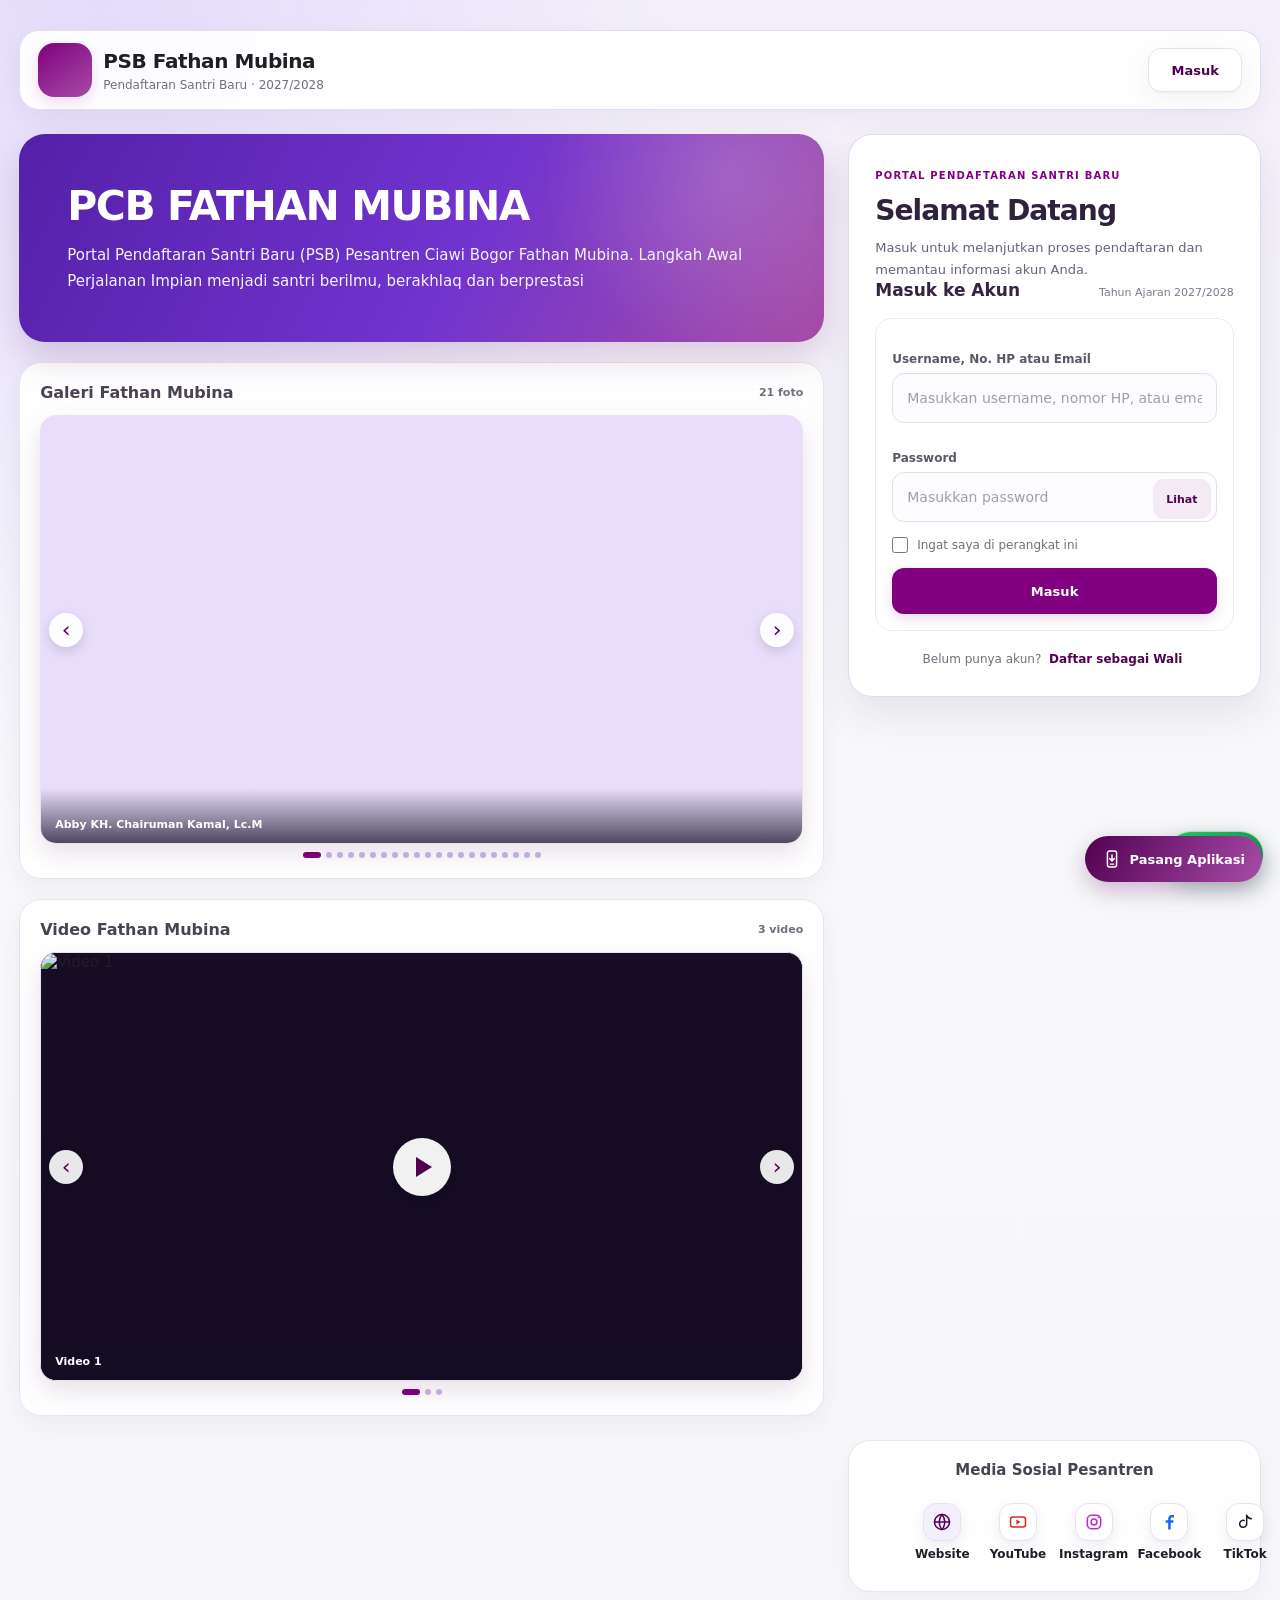
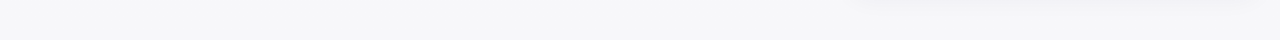
==== frontend/index.html @ 97da1d4b "Bump service worker registration version for refreshed shell" ====
<!doctype html>
<html lang="id">
<head>
<meta charset="utf-8">
<meta name="viewport" content="width=device-width,initial-scale=1,viewport-fit=cover">
<meta name="theme-color" content="#800080">
<meta name="mobile-web-app-capable" content="yes">
<meta name="apple-mobile-web-app-capable" content="yes">
<meta name="apple-mobile-web-app-status-bar-style" content="default">
<meta name="description" content="Sistem Penerimaan Santri Baru Pesantren Ciawi Bogor Fathan Mubina">
<link rel="manifest" href="./manifest.webmanifest?v=32.19.0">
<link rel="stylesheet" href="./styles.css?v=32.37.0">
<link rel="apple-touch-icon" sizes="256x256" href="./assets/logo-fathan-mubina.png?v=32.7.0">
<link rel="icon" type="image/svg+xml" sizes="32x32" href="./icons/favicon-32.svg?v=32.7.0">
<link rel="icon" type="image/svg+xml" sizes="48x48" href="./icons/favicon-48.svg?v=32.7.0">
<title>PSB Fathan Mubina</title>
<style>
.pwa-install-fab{position:fixed;right:18px;bottom:calc(18px + env(safe-area-inset-bottom));z-index:950;display:inline-flex;align-items:center;gap:8px;min-height:46px;padding:0 17px;border:0;border-radius:999px;background:linear-gradient(120deg,#520052,#A64CA6);color:#fff;font:700 13px/1 system-ui,sans-serif;box-shadow:0 8px 24px rgba(82,0,82,.28);cursor:pointer}
.pwa-install-icon{display:block;flex:0 0 20px;width:20px;height:20px}.pwa-install-fab[hidden]{display:none}.pwa-install-fab:focus-visible,.pwa-install-actions button:focus-visible{outline:3px solid #E6CCE6;outline-offset:3px}
.pwa-install-overlay[hidden]{display:none}.pwa-install-overlay{position:fixed;inset:0;z-index:1000;display:flex;align-items:center;justify-content:center;padding:22px;background:rgba(34,20,55,.45);backdrop-filter:blur(5px)}
.pwa-install-card{width:min(420px,100%);max-height:min(88vh,680px);overflow:auto;padding:24px;border-radius:22px;background:#fff;text-align:center;box-shadow:0 18px 55px rgba(30,16,50,.25)}
.pwa-install-card>img{border-radius:18px;object-fit:contain}.pwa-install-card h2{margin:12px 0 8px}.pwa-install-card p{color:#756d7d;font-size:14px;line-height:1.55}
.pwa-install-steps{margin:14px 0 0;padding:13px 16px;border-radius:14px;background:#f7f4fc;text-align:left;color:#51465f;font-size:13px;line-height:1.65}
.pwa-install-steps ol{margin:7px 0 0;padding-left:20px}.pwa-install-steps li+li{margin-top:5px}.pwa-install-actions{display:flex;gap:10px;justify-content:center;margin-top:18px}.pwa-install-actions button{min-width:120px}
@media(max-width:600px){.pwa-install-fab{right:14px;bottom:calc(84px + env(safe-area-inset-bottom));min-height:44px;padding:0 14px}.pwa-install-card{padding:22px 18px}}
@media (display-mode:standalone){.pwa-install-fab{display:none}}
</style>
</head>
<body>
<div id="app" class="app"></div>
<div id="bootProgress" class="boot-progress hidden"><span class="mini-spin"></span><span class="boot-copy" id="bootProgressText">Menyiapkan aplikasi...</span></div>
<div id="loading" class="loading hidden" role="status" aria-live="polite"><div class="loading-box splash-box"><div class="splash-logo-wrap"><div class="splash-logo" id="splashLogo"><img class="app-logo-img splash-app-logo" src="./assets/logo-fathan-mubina.png?v=32.7.0" alt="PSB Fathan Mubina" width="96" height="96" loading="eager" fetchpriority="high" decoding="async" onerror="this.hidden=true;this.nextElementSibling.style.display='grid'"><span class="app-logo-fallback" aria-hidden="true"></span></div></div><b id="loadingText">Memuat aplikasi...</b><div class="muted splash-subtitle">Menyiapkan PSB Fathan Mubina</div><div class="splash-progress"><span></span></div></div></div>
<button type="button" id="pwaInstallOpen" class="pwa-install-fab" hidden aria-haspopup="dialog" aria-controls="installOverlay"><svg class="pwa-install-icon" aria-hidden="true" viewBox="0 0 24 24" fill="none" xmlns="http://www.w3.org/2000/svg"><rect x="6.5" y="2.5" width="11" height="19" rx="2.5" stroke="currentColor" stroke-width="1.8"/><path d="M12 7.2v7.1m-2.8-2.8L12 14.3l2.8-2.8" stroke="currentColor" stroke-width="1.8" stroke-linecap="round" stroke-linejoin="round"/><path d="M10 18.2h4" stroke="currentColor" stroke-width="1.6" stroke-linecap="round"/></svg><span>Pasang Aplikasi</span></button>
<section id="installOverlay" class="pwa-install-overlay" hidden aria-hidden="true">
  <div class="pwa-install-card" role="dialog" aria-modal="true" aria-labelledby="installTitle">
    <img src="./assets/logo-fathan-mubina.png?v=32.7.0" alt="" width="76" height="76">
    <h2 id="installTitle">Install PSB Fathan Mubina</h2>
    <p id="installText">Pasang PSB FM di perangkat agar dapat dibuka seperti aplikasi.</p>
    <div id="installSteps" hidden></div>
    <div class="pwa-install-actions"><button type="button" id="installLater" class="btn btn-secondary">Nanti</button><button type="button" id="installBtn" class="btn btn-primary">Install</button></div>
  </div>
</section>
<script src="./api-bridge.js?v=32.19.0"></script>
<script src="./app.js?v=32.46.0"></script>
<script>
(function(){
  'use strict';
  if('serviceWorker' in navigator){
    let refreshing=false;
    navigator.serviceWorker.addEventListener('controllerchange',function(){
      if(refreshing)return;
      refreshing=true;
      window.location.reload();
    });
    window.addEventListener('load',function(){
      navigator.serviceWorker.register('./sw.js?v=32.57.0',{updateViaCache:'none'})
        .then(function(reg){return reg.update().catch(function(e){console.warn('Service worker update:',e);});})
        .catch(function(e){console.warn('Service worker:',e);});
    });
  }

  let deferredInstallPrompt=null;
  let installed=false;
  const overlay=document.getElementById('installOverlay');
  const openButton=document.getElementById('pwaInstallOpen');
  const installButton=document.getElementById('installBtn');
  const laterButton=document.getElementById('installLater');
  const info=document.getElementById('installText');
  const steps=document.getElementById('installSteps');
  const installMode=new URLSearchParams(location.search).has('install');
  const appRoot=document.getElementById('app');
  function syncInstallButtonVisibility(){
    const onPublicHome=!!appRoot.querySelector('.public-hero');
    const onLogin=!!appRoot.querySelector('.login-card #identifier');
    const allowedPage=onPublicHome||onLogin;
    openButton.hidden=installed||!allowedPage;
    if(!allowedPage&&!overlay.hidden)hide();
  }
  const installPageObserver=new MutationObserver(syncInstallButtonVisibility);
  installPageObserver.observe(appRoot,{childList:true,subtree:true});
  syncInstallButtonVisibility();
  const standalone=function(){
    return window.matchMedia('(display-mode: standalone)').matches ||
      window.matchMedia('(display-mode: minimal-ui)').matches ||
      navigator.standalone===true;
  };
  const isIOS=function(){
    return /iPhone|iPad|iPod/i.test(navigator.userAgent) ||
      (navigator.platform==='MacIntel'&&navigator.maxTouchPoints>1);
  };
  const isAndroid=function(){return /Android/i.test(navigator.userAgent);};
  function hide(){
    overlay.hidden=true;
    overlay.setAttribute('aria-hidden','true');
  }
  function show(){
    if(installed||standalone())return;
    overlay.hidden=false;
    overlay.setAttribute('aria-hidden','false');
  }
  function setSteps(items){
    steps.hidden=false;
    const list=document.createElement('ol');
    items.forEach(function(item){
      const li=document.createElement('li');
      li.textContent=item;
      list.appendChild(li);
    });
    steps.replaceChildren(list);
  }
  function renderGuide(){
    if(isIOS()){
      info.textContent='Untuk memasang di iPhone atau iPad, buka halaman ini menggunakan Safari.';
      setSteps([
        'Di Safari, tekan tombol Bagikan (ikon kotak dengan panah ke atas).',
        'Gulir menu lalu pilih Tambahkan ke Layar Utama.',
        'Pastikan nama PSB Fathan Mubina, lalu tekan Tambah.'
      ]);
      installButton.textContent='Saya Mengerti';
      installButton.disabled=false;
      return;
    }
    if(deferredInstallPrompt){
      info.textContent='Browser siap memasang PSB Fathan Mubina sebagai aplikasi.';
      steps.hidden=true;
      installButton.textContent='Install Sekarang';
      installButton.disabled=false;
      return;
    }
    if(isAndroid()){
      info.textContent='Jika tombol Install belum tersedia, pemasangan tetap bisa dilakukan dari menu Chrome.';
      setSteps([
        'Pastikan halaman dibuka melalui Google Chrome dan alamatnya menggunakan HTTPS.',
        'Tekan menu tiga titik di kanan atas.',
        'Pilih Install app atau Tambahkan ke layar utama.',
        'Ikuti konfirmasi pemasangan dari Android.'
      ]);
    }else{
      info.textContent='Pemasangan bergantung pada dukungan browser. Gunakan browser terbaru yang mendukung PWA.';
      setSteps([
        'Buka menu browser (biasanya ikon tiga titik atau menu di bilah alamat).',
        'Cari Install app, Install this site as an app, atau Add to Home Screen.',
        'Pilih perintah tersebut dan ikuti konfirmasi browser.'
      ]);
    }
    installButton.textContent='Lihat Petunjuk';
    installButton.disabled=false;
  }
  async function syncInstallState(){
    installed=standalone();
    syncInstallButtonVisibility();
    if(installed){hide();return;}
    if(typeof navigator.getInstalledRelatedApps==='function'){
      try{
        const relatedApps=await navigator.getInstalledRelatedApps();
        if(relatedApps.some(function(app){return app.platform==='webapp';})){
          installed=true;
          syncInstallButtonVisibility();
          hide();
        }
      }catch(error){
        console.warn('Installed PWA detection:',error);
      }
    }
  }
  openButton.addEventListener('click',function(){
    renderGuide();
    show();
  });
  installButton.addEventListener('click',async function(){
    if(isIOS()){
      hide();
      return;
    }
    if(!deferredInstallPrompt){
      renderGuide();
      return;
    }
    const prompt=deferredInstallPrompt;
    deferredInstallPrompt=null;
    installButton.disabled=true;
    try{
      await prompt.prompt();
      const choice=await prompt.userChoice;
      if(choice&&choice.outcome==='accepted'){
        info.textContent='Permintaan pemasangan diterima. Ikuti proses yang ditampilkan browser.';
        hide();
      }else{
        renderGuide();
      }
    }catch(error){
      console.warn('Install prompt:',error);
      renderGuide();
    }
  });
  laterButton.addEventListener('click',hide);
  window.addEventListener('beforeinstallprompt',function(event){
    event.preventDefault();
    deferredInstallPrompt=event;
    if(!installed){
      syncInstallButtonVisibility();
      if(!overlay.hidden)renderGuide();
    }
  });
  window.addEventListener('appinstalled',function(){
    installed=true;
    deferredInstallPrompt=null;
    syncInstallButtonVisibility();
    hide();
  });
  window.addEventListener('load',async function(){
    await syncInstallState();
    if(installMode&&!installed){
      renderGuide();
      show();
    }
  });
  document.addEventListener('visibilitychange',function(){
    if(!document.hidden)syncInstallState();
  });
})();
</script>
</body>
</html>
---- frontend/styles.css ----
:root{
  --primary:#800080;--primary-dark:#520052;--primary-soft:#F4EAF4;--gold:#c9a23f;--gold-soft:#fbf5e6;
  --bg:#eee7ff;--surface:#fff;--text:#211c28;--muted:#756d7d;
  --line:#e8e3ee;--success:#15803d;--danger:#dc2626;
  --shadow:0 2px 12px rgba(45,31,75,.06);--radius:18px;
}
*{box-sizing:border-box;-webkit-tap-highlight-color:transparent}
html,body{margin:0;overscroll-behavior-y:none;width:100%;min-width:0;min-height:100%;height:100%;font-family:Inter,system-ui,-apple-system,BlinkMacSystemFont,"Segoe UI",sans-serif;background:var(--bg);color:var(--text)}
body{overflow-x:hidden;overflow-y:auto;font-size:16px;min-height:100svh}
button,input{font:inherit}button{border:0;cursor:pointer}button:disabled{opacity:.6}.hidden{display:none!important}
.app{width:100%;min-width:0;min-height:100svh;isolation:isolate}.app > *{min-width:0}

.topbar{
  position:fixed;left:0;right:0;top:0;z-index:40;height:64px;padding:calc(8px + env(safe-area-inset-top)) 14px 8px;
  background:rgba(255,255,255,.98);border-bottom:1px solid var(--line)
}
.brand{height:48px;width:100%;display:flex;align-items:center;gap:11px}
.logo{
  width:44px;height:44px;flex:0 0 44px;border-radius:14px;
  background:linear-gradient(145deg,var(--primary),#A64CA6);
  display:grid;place-items:center;color:#fff;font-size:15px;font-weight:900;
  box-shadow:0 5px 14px rgba(128,0,128,.16)
}
.app-logo-img{width:100%;height:100%;object-fit:cover;border-radius:inherit;display:block}.logo .app-logo-img{width:100%;height:100%;padding:0;object-fit:cover}.app-logo-img + .app-logo-fallback{display:none}.app-logo-fallback{display:grid;place-items:center;width:100%;height:100%;font-weight:900;color:#fff}
.brand-copy{min-width:0;flex:1}
.brand h1{margin:0;font-size:16px;line-height:1.2;font-weight:850;white-space:nowrap;overflow:hidden;text-overflow:ellipsis}
.brand p{margin:3px 0 0;font-size:12px;line-height:1.2;color:var(--muted)}
.user-chip{
  width:max-content;max-width:min(360px,42vw);min-width:0;padding:8px 10px;border-radius:999px;border:1px solid var(--line);
  background:#fff;font-size:11px;font-weight:800;height:40px;box-sizing:border-box;white-space:nowrap;overflow:hidden;text-overflow:ellipsis;
  display:flex;align-items:center;justify-content:flex-end;gap:7px;font:inherit;color:var(--text);cursor:pointer;margin-right:0
}
.user-name{min-width:0;max-width:260px;overflow:hidden;text-overflow:ellipsis;white-space:nowrap;order:1;text-align:right}
.user-icon{flex:0 0 auto;display:grid;place-items:center;order:2}
.user-icon .ico-visual{margin:0;width:22px;height:22px;border-radius:7px}
.shell{width:100%;max-width:none;margin:0;padding:calc(76px + env(safe-area-inset-top)) 14px calc(92px + env(safe-area-inset-bottom));min-height:100svh}
.hero{
  margin:0 0 12px;padding:18px 17px;border-radius:20px;
  background:linear-gradient(135deg,#800080,#A64CA6);color:#fff;box-shadow:0 8px 22px rgba(128,0,128,.15)
}
.hero h2{margin:0;font-size:20px;line-height:1.25;font-weight:850}
.hero p{margin:6px 0 0;font-size:12px;line-height:1.5;opacity:.94}
.status-card{background:#fff;border:1px solid var(--line);border-radius:18px;padding:15px;box-shadow:var(--shadow);margin:0 0 12px}
.status-row{display:flex;align-items:center;justify-content:space-between;gap:12px}
.status-row b{font-size:15px}.status-row .muted{font-size:12px!important}
.pill{font-size:11px;font-weight:850;padding:6px 9px;border-radius:999px;background:#ede9fe;color:var(--primary-dark);white-space:nowrap}
.pill.ok{background:#dcfce7;color:#15803d}
.section-title{margin:16px 2px 9px;font-size:14px;font-weight:850;color:#4a4251}
.grid{display:grid;grid-template-columns:repeat(2,minmax(0,1fr));gap:12px}
.card{
  min-width:0;min-height:150px;background:#fff;border:1px solid var(--line);border-radius:18px;padding:15px;
  box-shadow:var(--shadow);display:flex;flex-direction:column;justify-content:flex-start;transition:transform .12s ease
}
.card:active{transform:scale(.985)}
 .icon{width:50px;height:50px;border-radius:16px;background:linear-gradient(145deg,#ffffff,#f2edf9);display:grid;place-items:center;margin-bottom:14px;box-shadow:inset 0 1px 0 rgba(255,255,255,.9),0 7px 14px rgba(45,31,75,.10);position:relative;overflow:hidden}.icon:after{content:"";position:absolute;inset:1px;border-radius:15px;background:linear-gradient(135deg,rgba(255,255,255,.55),transparent 45%);pointer-events:none}.ico-visual{width:36px;height:36px;border-radius:12px;display:grid;place-items:center;color:#fff;box-shadow:inset 0 1px 1px rgba(255,255,255,.5),0 5px 9px rgba(0,0,0,.16);position:relative;z-index:1}.ico-visual svg{width:22px;height:22px;stroke:currentColor;filter:drop-shadow(0 1px 1px rgba(0,0,0,.18))}.ico-visual.home{background:linear-gradient(145deg,#A64CA6,#800080)}.ico-visual.clipboard{background:linear-gradient(145deg,#C78BC7,#800080)}.ico-visual.file{background:linear-gradient(145deg,#D8A6D8,#993399)}.ico-visual.wallet{background:linear-gradient(145deg,#800080,#520052)}.ico-visual.grad{background:linear-gradient(145deg,#B366B3,#800080)}.ico-visual.bell{background:linear-gradient(145deg,#993399,#660066)}.ico-visual.user{background:linear-gradient(145deg,#C78BC7,#660066)}.ico-visual.logout{background:linear-gradient(145deg,#ef4444,#b91c1c)}.ico-visual.settings{background:linear-gradient(145deg,#A64CA6,#520052)}.ico-visual.list{background:linear-gradient(145deg,#993399,#660066)}.ico-visual.check{background:linear-gradient(145deg,#C78BC7,#800080)}.ico-visual.info{background:linear-gradient(145deg,#A64CA6,#660066)}.ico-visual.warning{background:linear-gradient(145deg,#D8A6D8,#800080)}.ico-visual.error{background:linear-gradient(145deg,#D8A6D8,#86198f)}.ico-visual.plus{background:linear-gradient(145deg,#E6CCE6,#800080)}.ico-visual.users{background:linear-gradient(145deg,#800080,#520052)}.ico-visual.chart{background:linear-gradient(145deg,#993399,#520052)}.ico-visual.shield{background:linear-gradient(145deg,#800080,#3b0764)}.ico-visual.megaphone{background:linear-gradient(145deg,#c026d3,#86198f)}.ico-visual.database{background:linear-gradient(145deg,#A64CA6,#660066)}.ico-visual.refresh{background:linear-gradient(145deg,#B366B3,#660066)}
.card b{display:block;font-size:14px;line-height:1.3;font-weight:850}
.card p{margin:5px 0 0;font-size:11px;line-height:1.45;color:var(--muted)}
.card .card-status{margin-top:auto;font-size:10px;font-weight:800;color:var(--muted)}
.progress-card{background:#fff;border:1px solid var(--line);border-radius:18px;padding:15px;box-shadow:var(--shadow);margin-top:12px}
.progress-head{display:flex;align-items:flex-start;justify-content:space-between;gap:10px;margin-bottom:13px}.progress-head b{font-size:15px}.progress-head span{font-size:11px;color:var(--muted);font-weight:800}
.progress-list{display:grid;gap:0}.progress-item{display:grid;grid-template-columns:28px 1fr;column-gap:10px;position:relative;padding-bottom:14px}.progress-item:last-child{padding-bottom:0}
.progress-item:not(:last-child)::before{content:"";position:absolute;left:13px;top:27px;bottom:0;width:2px;background:#e9e3f2}.progress-dot{width:28px;height:28px;border-radius:50%;display:grid;place-items:center;background:#f0ebfa;color:var(--primary);font-size:12px;font-weight:900;z-index:1}.progress-item.done .progress-dot{background:#dcfce7;color:#15803d}.progress-item.active .progress-dot{background:var(--primary);color:#fff}.progress-copy b{display:block;font-size:12px;line-height:1.25;margin:1px 0 3px}.progress-copy span{font-size:10px;line-height:1.4;color:var(--muted)}
.bottom-nav{
  position:fixed;left:0;right:0;bottom:0;z-index:45;padding:7px 9px calc(7px + env(safe-area-inset-bottom));min-height:72px;
  background:rgba(255,255,255,.98);backdrop-filter:blur(18px);border-top:1px solid var(--line)
}
.nav-inner{width:100%;display:grid;grid-template-columns:repeat(3,1fr);gap:6px}
.nav-inner.wali-nav{gap:2px}
.nav-inner.wali-nav .nav-btn{min-width:0;font-size:10px;padding:6px 0}
.nav-inner.wali-nav .nav-btn>span:last-child{white-space:normal;line-height:1.05}
.nav-inner.wali-nav .nav-icon{margin-bottom:2px}
.nav-inner.wali-nav .nav-icon .ico-visual{width:28px;height:28px;border-radius:9px}
.nav-btn{min-height:58px;background:transparent;border-radius:15px;color:var(--muted);font-size:11px;font-weight:850;padding:6px 2px}
.nav-btn.active{background:var(--primary-soft);color:var(--primary-dark)}
.nav-icon{display:block;line-height:24px;margin-bottom:4px}.nav-icon .ico-visual{width:34px;height:34px;margin:0 auto;border-radius:11px}.nav-btn.active .nav-icon .ico-visual{transform:translateY(-1px);box-shadow:inset 0 1px 1px rgba(255,255,255,.55),0 7px 12px rgba(0,0,0,.18)}
.modal-backdrop{position:fixed;inset:0;z-index:70;background:rgba(25,18,38,.48);display:flex;align-items:flex-end;padding:0}
.modal{width:100%;max-height:90dvh;overflow:auto;background:#fff;border-radius:24px 24px 0 0;padding:20px 16px calc(20px + env(safe-area-inset-bottom))}
.modal h3{margin:0 0 9px;font-size:20px}.modal p{font-size:13px;line-height:1.55;color:var(--muted)}
.modal-actions{display:grid;gap:9px;margin-top:16px}
.field{margin:14px 0}.field label{display:block;font-size:13px;font-weight:800;margin:0 0 8px}
.field input{width:100%;height:54px;border:1px solid var(--line);border-radius:15px;padding:0 14px;outline:none;background:#fff;font-size:16px}
.field input:focus{border-color:var(--primary);box-shadow:0 0 0 3px rgba(128,0,128,.10)}.field textarea,.textarea-field{width:100%;min-height:118px;border:1px solid var(--line);border-radius:15px;padding:13px 14px;outline:none;background:#fff;font:inherit;font-size:14px;line-height:1.5;resize:vertical;color:var(--text);box-sizing:border-box}.field textarea::placeholder,.textarea-field::placeholder{color:#a59cac}.field textarea:focus,.textarea-field:focus{border-color:var(--primary);box-shadow:0 0 0 3px rgba(128,0,128,.10)}.verification-note-box{border:1px solid #e6def2;background:linear-gradient(180deg,#fbf9ff,#fff);border-radius:18px;padding:14px}.verification-note-head{display:flex;align-items:center;gap:10px;margin-bottom:9px}.verification-note-icon{width:36px;height:36px;border-radius:11px;background:#f0eaff;color:#800080;display:grid;place-items:center;flex:0 0 36px}.verification-note-icon svg{width:19px;height:19px}.verification-note-title{font-size:13px;font-weight:900}.verification-note-help{font-size:10px;color:var(--muted);line-height:1.45;margin-top:2px}
.input-wrap{position:relative}.input-wrap .field input{padding-right:94px}
.toggle{position:absolute;right:6px;top:7px;height:40px;padding:0 11px;border-radius:11px;background:var(--primary-soft);color:var(--primary-dark);font-size:11px;font-weight:850}
.link-btn{border:0;background:transparent;color:var(--primary);font:inherit;font-weight:800;padding:4px;cursor:pointer;text-decoration:none}.link-btn:hover{text-decoration:underline}
.btn{width:100%;min-height:54px;border-radius:15px;font-size:14px;font-weight:850}
.btn-primary{background:var(--primary);color:#fff;box-shadow:0 5px 14px rgba(128,0,128,.16)}
.btn-secondary{background:var(--primary-soft);color:var(--primary-dark)}.btn-danger{background:#fff0f1;color:var(--danger)}
.message{border-radius:13px;padding:11px 12px;font-size:12px;line-height:1.5;margin:10px 0}
.alert-modal{align-items:center;padding:18px}.alert-modal .modal{width:min(430px,94vw);border-radius:26px;padding:22px 18px 18px;box-shadow:0 18px 60px rgba(25,18,38,.22)}.alert-icon{width:58px;height:58px;border-radius:18px;display:grid;place-items:center;margin:0 auto 12px;font-size:27px}.alert-icon.error{background:#fff1f2;color:#dc2626}.alert-icon.warning{background:#fff7ed;color:#ea580c}.alert-icon.success{background:#effcf3;color:#15803d}.alert-icon.info{background:#eef5ff;color:#2563eb}.alert-title{text-align:center;font-size:19px;font-weight:900;margin:0}.alert-text{text-align:center;font-size:13px;line-height:1.55;color:var(--muted);margin:7px 0 0}.alert-actions{display:grid;gap:9px;margin-top:18px}.icon svg{width:23px;height:23px;stroke:currentColor}.nav-icon svg{width:23px;height:23px;stroke:currentColor;display:block;margin:0 auto}.top-actions{margin-left:auto;display:flex;align-items:center;gap:9px;flex:0 0 auto}.header-action{width:46px;height:46px;flex:0 0 46px;border-radius:16px;background:#fff;border:1px solid var(--line);color:var(--primary-dark);display:grid;place-items:center;position:relative;padding:3px;overflow:visible}.header-action .ico-visual,.user-chip .user-icon .ico-visual{width:38px;height:38px;border-radius:12px;margin:0}.header-action svg{width:21px;height:21px;stroke:currentColor}.header-action.is-reloading svg{animation:psbSpin .8s linear infinite}.header-action:disabled{opacity:.65;cursor:wait}@keyframes psbSpin{to{transform:rotate(360deg)}}
.sidebar-toggle{display:none;width:40px;height:40px;flex:0 0 40px;border-radius:13px;background:#fff;border:1px solid var(--line);color:var(--primary-dark);align-items:center;justify-content:center;box-shadow:0 2px 8px rgba(45,31,75,.05)}.sidebar-toggle svg{width:21px;height:21px;stroke:currentColor}.sidebar-toggle:hover{background:var(--primary-soft)}
.profile-action{display:flex!important;align-items:center;justify-content:center;gap:10px;text-align:center}.profile-action .profile-action-icon{width:34px;height:34px;flex:0 0 34px;display:grid;place-items:center}.profile-action .profile-action-icon .ico-visual{width:34px;height:34px;border-radius:11px}.profile-action .profile-action-label{line-height:1.2;white-space:nowrap}
.header-action.has-notice:after{content:"";position:absolute;top:7px;right:7px;width:7px;height:7px;border-radius:50%;background:#ef4444;box-shadow:0 0 0 2px #fff}.top-action{width:40px;height:40px;border-radius:13px;background:#fff;border:1px solid var(--line);color:var(--primary-dark);display:grid;place-items:center}.top-action svg{width:20px;height:20px;stroke:currentColor}
.message.error{background:#fff1f2;color:#b91c1c}.message.success{background:#effcf3;color:#15803d}.message.info{background:#eef5ff;color:#1d4ed8}
.muted{color:var(--muted)}
.boot-progress{position:fixed;top:calc(68px + env(safe-area-inset-top));left:50%;transform:translateX(-50%);z-index:95;width:min(390px,calc(100vw - 24px));background:rgba(255,255,255,.97);border:1px solid var(--line);border-radius:14px;padding:9px 12px;box-shadow:0 10px 28px rgba(25,18,38,.14);display:flex;align-items:center;gap:9px;font-size:11px;font-weight:800;color:var(--text);transition:opacity .2s,transform .2s}.boot-progress.hidden{display:none}.boot-progress .mini-spin{width:16px;height:16px;border:2px solid #ddd6fe;border-top-color:var(--primary);border-radius:50%;animation:spin .8s linear infinite;flex:0 0 auto}.boot-progress .boot-copy{min-width:0;overflow:hidden;text-overflow:ellipsis;white-space:nowrap}.boot-progress.done{border-color:#bbf7d0;color:#166534}.boot-progress.done .mini-spin{border-color:#bbf7d0;border-top-color:#16a34a;animation:none}.desktop-device .boot-progress{top:72px}.loading{position:fixed;inset:0;z-index:100;background:#800080;display:grid;place-items:center}
.loading-box{width:min(320px,88vw);background:transparent;border:0;border-radius:24px;padding:28px 20px;text-align:center;box-shadow:none}
.splash-box{display:flex;flex-direction:column;align-items:center;justify-content:center;min-height:280px}
.splash-logo-wrap{width:96px;height:96px;margin:0 auto 20px;display:grid;place-items:center}
.splash-logo{width:96px;height:96px;border-radius:26px;overflow:hidden;background:linear-gradient(145deg,var(--primary),#A64CA6);display:grid;place-items:center;box-shadow:0 14px 32px rgba(128,0,128,.22);animation:splashFloat 1.8s ease-in-out infinite}
.splash-logo .app-logo-img{width:100%;height:100%;object-fit:cover;border-radius:inherit;display:block}
.splash-logo .app-logo-fallback{font-size:27px}
.splash-box b{font-size:17px;font-weight:900;color:var(--text)}
.splash-subtitle{font-size:11px;margin-top:5px}
.splash-progress{width:130px;height:4px;border-radius:99px;background:#e8defb;overflow:hidden;margin:18px auto 0}
.splash-progress span{display:block;width:45%;height:100%;border-radius:99px;background:var(--primary);animation:splashProgress 1.1s ease-in-out infinite}
.loading .splash-box b,.loading .splash-subtitle{color:#fff}
.loading .splash-progress{background:rgba(255,255,255,.28)}
.loading .splash-progress span{background:#fff}
@keyframes splashFloat{0%,100%{transform:translateY(0)}50%{transform:translateY(-5px)}}
@keyframes splashProgress{0%{transform:translateX(-130%)}100%{transform:translateX(290%)}}
@keyframes spin{to{transform:rotate(360deg)}}

.public-wrap{min-height:100dvh;width:100%;background:linear-gradient(180deg,#e9ddff 0,#f0e7ff 48%,#eee7ff 100%);padding:calc(18px + env(safe-area-inset-top)) 14px calc(24px + env(safe-area-inset-bottom));}
.public-shell{width:100%;max-width:560px;margin:0 auto;}
.public-top{display:flex;align-items:center;gap:11px;margin-bottom:18px;}
.public-top .logo{width:46px;height:46px;flex-basis:46px;}
.public-brand{flex:1;min-width:0}.public-brand h1{margin:0;font-size:17px;line-height:1.2;font-weight:900}.public-brand p{margin:3px 0 0;font-size:11px;color:var(--muted)}
.public-login{width:auto;min-height:40px;padding:0 14px;border-radius:13px;font-size:12px;white-space:nowrap;background:#fff;border:1px solid var(--line);color:var(--primary-dark);font-weight:850;box-shadow:var(--shadow)}
.public-hero{text-align:center;padding:22px 18px;border-radius:22px;background:linear-gradient(135deg,#800080,#A64CA6);color:#fff;box-shadow:0 9px 24px rgba(128,0,128,.16);margin-bottom:14px}
.public-hero h2{margin:0;font-size:24px;line-height:1.2;font-weight:900}.public-hero p{margin:8px 0 0;font-size:12px;line-height:1.55;opacity:.95}
/* Shared WhatsApp group entry point across public home, dashboard, and profile. */
.whatsapp-group-link{display:flex;align-items:center;gap:12px;width:100%;min-width:0;padding:12px 14px;margin:0 0 12px;border:1px solid rgba(128,0,128,.16);border-radius:16px;background:linear-gradient(135deg,#800080,#5b21b6);color:#fff;text-decoration:none;box-shadow:0 7px 18px rgba(91,33,182,.18);transition:transform .16s ease,box-shadow .16s ease}
.whatsapp-group-link:hover{transform:translateY(-1px);box-shadow:0 10px 22px rgba(91,33,182,.22)}
.whatsapp-group-link:focus-visible{outline:3px solid #25d366;outline-offset:3px}
.whatsapp-group-link--public{margin:0 0 16px;padding:14px 16px;border-radius:18px}
.whatsapp-group-icon{width:42px;height:42px;flex:0 0 42px;display:grid;place-items:center;border-radius:14px;background:#25d366;color:#fff;box-shadow:0 3px 9px rgba(0,0,0,.14)}
.whatsapp-group-icon svg{width:25px;height:25px;display:block}
.whatsapp-group-copy{display:grid;gap:3px;min-width:0}
.whatsapp-group-copy strong{font-size:13px;line-height:1.25;font-weight:900}
.whatsapp-group-copy small{font-size:10px;line-height:1.4;color:rgba(255,255,255,.88);font-weight:600}
.whatsapp-group-arrow{margin-left:auto;flex:0 0 auto;font-size:22px;font-weight:800;line-height:1}
@media(max-width:390px){.whatsapp-group-link{gap:10px;padding:11px 12px}.whatsapp-group-icon{width:38px;height:38px;flex-basis:38px}.whatsapp-group-copy strong{font-size:12px}.whatsapp-group-copy small{font-size:9px}}
.public-section-title{margin:18px 2px 9px;font-size:14px;font-weight:900;color:#4a4251}
.public-grid{display:grid;grid-template-columns:repeat(2,minmax(0,1fr));gap:10px}.public-card{min-height:142px;background:#fff;border:1px solid var(--line);border-radius:18px;padding:15px;text-align:left;box-shadow:var(--shadow);display:flex;flex-direction:column}.public-card .icon{margin-bottom:11px}.public-card b{font-size:14px;line-height:1.3}.public-card p{margin:5px 0 0;font-size:11px;line-height:1.45;color:var(--muted)}.public-card span{margin-top:auto;font-size:10px;font-weight:850;color:var(--primary-dark)}
.public-info{background:#fff;border:1px solid var(--line);border-radius:18px;padding:15px;box-shadow:var(--shadow);margin-top:12px}.public-info b{font-size:13px}.public-info p{margin:5px 0 0;font-size:11px;line-height:1.5;color:var(--muted)}
.public-gallery{margin:0 0 14px}
.public-gallery-head{display:flex;align-items:center;justify-content:space-between;gap:10px;margin:18px 2px 9px}
.public-gallery-head .public-section-title{margin:0}
.public-gallery-count{font-size:10px;font-weight:800;color:var(--muted)}
.gallery-frame{position:relative;overflow:hidden;border-radius:20px;background:#e8defb;border:1px solid var(--line);box-shadow:0 10px 24px rgba(82,0,82,.12);aspect-ratio:16/9;touch-action:pan-y}
.gallery-track{display:flex;width:100%;height:100%;transition:transform .38s ease}
.gallery-slide{min-width:100%;height:100%;position:relative;background:#e8defb}
.gallery-slide img{width:100%;height:100%;display:block;object-fit:cover}
.gallery-caption{position:absolute;left:0;right:0;bottom:0;padding:30px 14px 12px;background:linear-gradient(180deg,transparent,rgba(20,12,35,.72));color:#fff;font-size:11px;font-weight:800}
.gallery-nav{position:absolute;inset:0;display:flex;align-items:center;justify-content:space-between;padding:0 8px;pointer-events:none}
.gallery-nav button{pointer-events:auto;width:34px;height:34px;border-radius:50%;background:rgba(255,255,255,.9);color:var(--primary-dark);box-shadow:0 4px 12px rgba(0,0,0,.14);font-size:22px;line-height:1}
.gallery-dots{display:flex;justify-content:center;align-items:center;gap:5px;margin-top:8px}
.gallery-dot{width:6px;height:6px;padding:0;border-radius:50%;background:#c9b8e8;transition:all .2s ease}
.gallery-dot.active{width:18px;border-radius:99px;background:var(--primary)}
.gallery-empty{min-height:150px;display:grid;place-items:center;text-align:center;padding:20px;color:var(--muted);font-size:11px}
.public-video{margin:0 0 14px}
.public-video-head{display:flex;align-items:center;justify-content:space-between;gap:10px;margin:18px 2px 9px}
.public-video-head .public-section-title{margin:0}
.public-video-count{font-size:10px;font-weight:800;color:var(--muted)}
.video-frame{position:relative;overflow:hidden;border-radius:20px;background:#160d25;border:1px solid var(--line);box-shadow:0 10px 24px rgba(82,0,82,.12);aspect-ratio:16/9}
.video-track{display:flex;width:100%;height:100%;transition:transform .3s ease}
.video-slide{min-width:100%;height:100%;position:relative;background:#160d25}
.video-thumb{width:100%;height:100%;display:block;object-fit:cover}
.video-play{position:absolute;inset:0;display:grid;place-items:center;background:linear-gradient(180deg,rgba(20,12,35,.04),rgba(20,12,35,.18));cursor:pointer}
.video-play::before{content:"";width:58px;height:58px;border-radius:50%;background:rgba(255,255,255,.94);box-shadow:0 7px 22px rgba(0,0,0,.22)}
.video-play::after{content:"";position:absolute;margin-left:4px;border-left:16px solid var(--primary-dark);border-top:10px solid transparent;border-bottom:10px solid transparent}
.video-iframe{width:100%;height:100%;display:block;border:0;background:#000}
.video-caption{position:absolute;left:0;right:0;bottom:0;padding:30px 14px 12px;background:linear-gradient(180deg,transparent,rgba(20,12,35,.76));color:#fff;font-size:11px;font-weight:800;pointer-events:none}
.video-nav{position:absolute;inset:0;display:flex;align-items:center;justify-content:space-between;padding:0 8px;pointer-events:none}
.video-nav button{pointer-events:auto;width:34px;height:34px;border-radius:50%;background:rgba(255,255,255,.9);color:var(--primary-dark);box-shadow:0 4px 12px rgba(0,0,0,.14);font-size:22px;line-height:1}
.video-dots{display:flex;justify-content:center;align-items:center;gap:5px;margin-top:8px}
.video-dot{width:6px;height:6px;padding:0;border-radius:50%;background:#c9b8e8}
.video-dot.active{width:18px;border-radius:99px;background:var(--primary)}
.video-empty{min-height:150px;display:grid;place-items:center;text-align:center;padding:20px;color:var(--muted);font-size:11px}

.public-social{margin-top:14px;padding:16px 14px 18px;background:rgba(255,255,255,.72);border:1px solid var(--line);border-radius:20px;box-shadow:var(--shadow)}
.public-social-title{text-align:center;font-size:13px;font-weight:900;color:#4a4251;margin-bottom:12px}
.social-list{display:grid;grid-template-columns:repeat(5,minmax(0,1fr));gap:8px}
.social-link{min-width:0;display:flex;flex-direction:column;align-items:center;gap:6px;text-decoration:none;color:var(--text);font-size:9px;font-weight:800;text-align:center}
.social-icon{width:38px;height:38px;border-radius:13px;background:#fff;border:1px solid var(--line);display:grid;place-items:center;box-shadow:0 5px 12px rgba(45,31,75,.08);color:var(--primary-dark)}
.social-icon svg{width:20px;height:20px;stroke:currentColor;fill:none;stroke-width:1.8;stroke-linecap:round;stroke-linejoin:round}
.social-link.website .social-icon{background:#f3efff}.social-link.youtube .social-icon{color:#dc2626}.social-link.instagram .social-icon{color:#c026d3}.social-link.facebook .social-icon{color:#2563eb}.social-link.tiktok .social-icon{color:#111827}
@media(max-width:390px){.social-list{gap:5px}.social-icon{width:34px;height:34px;border-radius:11px}.social-link{font-size:8px}.gallery-frame{aspect-ratio:15/9}}

@media(max-width:390px){.public-grid{grid-template-columns:1fr}.public-card{min-height:120px}}
.login-wrap{min-height:100dvh;width:100%;display:flex;align-items:flex-start;justify-content:center;padding:0;background:linear-gradient(180deg,#eee7ff 0,#f7f6fb 43%,#f7f6fb 100%)}
.login-card{width:100%;max-width:480px;min-height:100svh;padding:calc(48px + env(safe-area-inset-top)) 16px 28px;background:transparent;border:0;border-radius:0;box-shadow:none}
.login-logo{width:76px;height:76px;border-radius:22px;margin:0 auto 15px;border:2px solid var(--gold);box-shadow:0 0 0 5px var(--gold-soft),0 8px 20px rgba(128,0,128,.12)}
.center{text-align:center}.login-title{font-size:25px;line-height:1.2;margin:0;font-weight:900}
.login-sub{font-size:13px;line-height:1.55;margin:8px 0 24px;color:var(--muted)}
.login-card form{background:#fff;border:1px solid var(--line);border-radius:22px;padding:17px 15px;box-shadow:var(--shadow)}
.login-card .status-card{background:rgba(255,255,255,.8);box-shadow:none}

@media(max-width:480px){
  .grid{grid-template-columns:1fr;gap:10px}
  .card{min-height:132px;padding:16px}
  .icon{width:44px;height:44px;margin-bottom:12px}
  .card b{font-size:15px}
  .card p{font-size:12px}
  .card .card-status{font-size:11px}
}
@media(max-width:380px){
  .topbar{height:62px;padding:7px 11px}.shell{padding:74px 11px calc(86px + env(safe-area-inset-bottom))}
  .brand h1{font-size:15px}.brand p{font-size:11px}.user-chip{max-width:40%;font-size:10px}
  .grid{gap:10px}.card{min-height:140px;padding:13px}.icon{width:42px;height:42px;margin-bottom:12px}
  .card b{font-size:13px}.card p{font-size:10px}.hero h2{font-size:18px}
}

.selection-toolbar{display:flex;gap:10px;flex-wrap:wrap;margin-bottom:14px}.selection-tabs{display:flex;gap:8px;overflow:auto;padding-bottom:2px}.selection-tab{border:1px solid var(--line);background:#fff;border-radius:12px;padding:10px 14px;font-size:12px;font-weight:900;color:var(--muted);cursor:pointer;white-space:nowrap}.selection-tab.active{background:#f1eaff;border-color:#E6CCE6;color:#800080}.selection-grid{display:grid;grid-template-columns:repeat(2,minmax(0,1fr));gap:14px}.selection-card{background:#fff;border:1px solid var(--line);border-radius:18px;padding:16px;box-shadow:0 5px 16px rgba(40,24,60,.05)}.selection-card h3{margin:0 0 5px;font-size:15px}.selection-meta{display:flex;flex-wrap:wrap;gap:7px;margin-top:10px}.selection-meta span{font-size:11px;color:var(--muted);background:#f7f4fa;border-radius:999px;padding:6px 9px}.selection-status{display:inline-flex;align-items:center;border-radius:999px;padding:6px 9px;font-size:10px;font-weight:900;background:#f3f4f6;color:#5b5562}.selection-status.ok{background:#dcfce7;color:#166534}.selection-status.warn{background:#fef3c7;color:#92400e}.selection-status.bad{background:#fee2e2;color:#991b1b}.selection-form{display:grid;grid-template-columns:repeat(2,minmax(0,1fr));gap:12px}.selection-form .full{grid-column:1/-1}.score-table{width:100%;border-collapse:collapse;margin-top:10px}.score-table th,.score-table td{padding:9px 8px;border-bottom:1px solid var(--line);text-align:left;font-size:11px}.selection-empty{padding:28px 16px;text-align:center;border:1px dashed #d8cfe2;border-radius:16px;background:#fbfaff;color:var(--muted)}.selection-progress{display:flex;align-items:center;gap:8px;margin-top:12px}.selection-progress-step{flex:1;height:7px;border-radius:99px;background:#eee9f3}.selection-progress-step.done{background:#A64CA6}.selection-note{font-size:11px;color:var(--muted);line-height:1.5}@media(max-width:720px){.selection-grid,.selection-form{grid-template-columns:1fr}.selection-form .full{grid-column:auto}}
.verification-toolbar{display:grid;grid-template-columns:minmax(0,1fr) minmax(190px,230px);gap:10px;margin-bottom:12px}.search-box{position:relative;display:flex;align-items:center;min-height:54px;background:#fff;border:1px solid var(--line);border-radius:15px;box-shadow:0 4px 12px rgba(40,24,60,.04);transition:.18s}.search-box:focus-within{border-color:var(--primary);box-shadow:0 0 0 3px rgba(128,0,128,.10)}.search-icon{display:grid;place-items:center;width:44px;flex:0 0 44px}.search-icon .ico-visual{width:27px;height:27px;border-radius:8px}.search-input{width:100%;min-width:0;height:52px;border:0;outline:0;background:transparent;padding:0 42px 0 0;font-size:14px;color:var(--text)}.search-input::placeholder{color:#a49aaa}.search-clear{position:absolute;right:9px;width:32px;height:32px;border:0;border-radius:10px;background:#f3eff8;color:#756d7d;font-size:20px;line-height:1;display:none;place-items:center;cursor:pointer}.search-clear.show{display:grid}.filter-box{display:flex;align-items:center;gap:8px;padding:0 10px 0 13px;background:#fff;border:1px solid var(--line);border-radius:15px}.filter-label{font-size:10px;font-weight:900;color:var(--muted);white-space:nowrap}.filter-box .select-field{border:0;height:52px;padding-left:2px;box-shadow:none;font-size:13px}.professional-filter{border-color:#ddd3ea;box-shadow:0 4px 12px rgba(82,0,82,.05)}.professional-select{font-weight:750;color:#3f3650;letter-spacing:.01em}.professional-select:focus{border-color:#C78BC7!important;box-shadow:0 0 0 3px rgba(128,0,128,.10)!important}.field-invalid{border-color:#ef4444!important;box-shadow:0 0 0 3px rgba(239,68,68,.12)!important;background:#fffafa!important}@media(max-width:620px){.verification-toolbar{grid-template-columns:1fr}.filter-box{min-height:54px}.filter-box .select-field{flex:1}}
.master-toolbar{display:flex;gap:8px;overflow:auto;padding:2px 0 9px;margin-bottom:8px;scrollbar-width:none}
.master-toolbar::-webkit-scrollbar{display:none}
.master-tab{flex:0 0 auto;min-height:40px;padding:0 13px;border-radius:999px;background:#fff;border:1px solid var(--line);color:var(--muted);font-size:11px;font-weight:850;white-space:nowrap}
.master-tab.active{background:var(--primary-soft);border-color:#ddd0ff;color:var(--primary-dark)}
.master-head{display:flex;align-items:center;justify-content:space-between;gap:10px;margin:4px 0 10px}
.master-head h2{margin:0;font-size:18px}.master-head p{margin:3px 0 0;font-size:11px;color:var(--muted)}
.master-add{width:auto;min-height:42px;padding:0 14px;border-radius:13px;font-size:12px;white-space:nowrap}
.master-list{display:grid;gap:10px}
.master-item{background:#fff;border:1px solid var(--line);border-radius:16px;padding:14px;box-shadow:var(--shadow)}
.master-item-top{display:flex;align-items:flex-start;justify-content:space-between;gap:10px}
.master-item-title{font-size:14px;font-weight:850;line-height:1.35}.master-meta{margin-top:5px;display:grid;gap:3px;color:var(--muted);font-size:11px;line-height:1.4}
.master-actions{display:flex;gap:7px;margin-top:12px}.master-actions .btn{min-height:40px;font-size:11px}.master-actions .btn-secondary{flex:1}.master-actions .btn-danger{width:auto;padding:0 12px}

.dashboard-kpi-grid{display:grid;grid-template-columns:repeat(2,minmax(0,1fr));gap:10px;margin-top:12px}
.dashboard-kpi{background:#fff;border:1px solid var(--line);border-radius:17px;padding:14px;box-shadow:var(--shadow);min-width:0}
.dashboard-kpi .kpi-label{font-size:10px;color:var(--muted);font-weight:800;line-height:1.35}.dashboard-kpi .kpi-value{font-size:25px;font-weight:900;line-height:1.1;margin-top:7px}.dashboard-kpi .kpi-note{font-size:10px;color:var(--muted);margin-top:5px}
.dashboard-section{margin-top:14px;background:#fff;border:1px solid var(--line);border-radius:18px;padding:15px;box-shadow:var(--shadow)}
.dashboard-section-head{display:flex;justify-content:space-between;align-items:flex-start;gap:10px;margin-bottom:12px}.dashboard-section-head b{font-size:14px}.dashboard-section-head span{font-size:10px;color:var(--muted)}
.dashboard-bars{display:grid;gap:9px}.dashboard-bar-row{display:grid;grid-template-columns:minmax(74px,1fr) 42px;gap:8px;align-items:center}.dashboard-bar-label{font-size:10px;white-space:nowrap;overflow:hidden;text-overflow:ellipsis}.dashboard-bar-track{height:8px;background:#eee9f5;border-radius:99px;overflow:hidden}.dashboard-bar-fill{height:100%;background:linear-gradient(90deg,#800080,#C78BC7);border-radius:99px}.dashboard-bar-value{grid-column:2;text-align:right;font-size:10px;font-weight:850;margin-top:-16px}
.dashboard-ops-grid{display:grid;grid-template-columns:1fr;gap:12px;margin-top:14px}.dashboard-task-card{background:#fff;border:1px solid var(--line);border-radius:18px;padding:15px;box-shadow:var(--shadow);min-width:0}.dashboard-task-head{display:flex;align-items:flex-start;justify-content:space-between;gap:10px;margin-bottom:11px}.dashboard-task-title{font-size:13px;font-weight:900}.dashboard-task-sub{display:block;margin-top:3px;font-size:10px;color:var(--muted);line-height:1.4}.dashboard-task-count{min-width:32px;height:32px;padding:0 8px;border-radius:11px;background:var(--soft);color:var(--primary-dark);display:flex;align-items:center;justify-content:center;font-size:13px;font-weight:900}.dashboard-task-list{display:grid;gap:8px}.dashboard-task-item{display:flex;align-items:center;justify-content:space-between;gap:10px;padding:10px 0;border-top:1px solid var(--line)}.dashboard-task-item:first-child{border-top:0;padding-top:0}.dashboard-task-copy{min-width:0}.dashboard-task-name{font-size:11px;font-weight:850;white-space:nowrap;overflow:hidden;text-overflow:ellipsis}.dashboard-task-meta{font-size:9px;color:var(--muted);margin-top:3px;white-space:nowrap;overflow:hidden;text-overflow:ellipsis}.dashboard-task-action{flex:0 0 auto}.dashboard-task-empty{font-size:10px;color:var(--muted);padding:2px 0}.dashboard-schedule-grid{display:grid;grid-template-columns:1fr;gap:10px}.dashboard-schedule-item{padding:11px;border:1px solid var(--line);border-radius:13px;background:#faf9fc}.dashboard-schedule-item b{font-size:11px}.dashboard-schedule-item span{display:block;font-size:9px;color:var(--muted);margin-top:4px}.dashboard-quick-actions{display:flex;flex-wrap:wrap;gap:8px;margin-top:12px}
@media(min-width:760px){.dashboard-ops-grid{grid-template-columns:repeat(2,minmax(0,1fr))}.dashboard-schedule-grid{grid-template-columns:repeat(2,minmax(0,1fr))}}
.report-filter-grid{display:grid;grid-template-columns:repeat(2,minmax(0,1fr));gap:10px}.report-filter-grid .field{margin:0}.report-filter-grid .field input,.report-filter-filter-grid .field select,.report-filter-grid .field select{height:48px}
.analytics-grid{display:grid;grid-template-columns:repeat(2,minmax(0,1fr));gap:9px;margin-top:12px}.analytics-card{padding:12px;border-radius:15px;background:#fff;border:1px solid #eee8f5;box-shadow:0 5px 16px rgba(70,50,100,.04)}.analytics-card b{font-size:18px}.analytics-card span{display:block;font-size:10px;color:var(--muted);margin-top:3px}.analytics-section{margin-top:14px}.analytics-section h3{font-size:13px;margin:0}.analytics-bar{height:8px;border-radius:99px;background:#eee8f5;overflow:hidden;margin-top:7px}.analytics-bar i{display:block;height:100%;background:var(--primary);border-radius:99px}.analytics-list{display:grid;gap:8px;margin-top:10px}.analytics-list-row{display:grid;grid-template-columns:minmax(90px,1fr) 45px;gap:8px;align-items:center;font-size:11px}.analytics-list-row .v{text-align:right;font-weight:800}.analytics-note{font-size:10px;color:var(--muted);margin-top:6px}@media(min-width:760px){.analytics-grid{grid-template-columns:repeat(4,minmax(0,1fr))}}
.report-summary-grid{display:grid;grid-template-columns:repeat(2,minmax(0,1fr));gap:9px;margin-top:12px}.report-summary{padding:12px;border-radius:15px;background:#faf8fd;border:1px solid #eee8f5}.report-summary b{font-size:19px}.report-summary span{display:block;font-size:10px;color:var(--muted);margin-top:3px}
.report-table-wrap{overflow:auto;margin-top:12px;border:1px solid var(--line);border-radius:15px}.report-table{width:100%;min-width:760px;border-collapse:collapse;font-size:10px}.report-table th,.report-table td{padding:9px 10px;border-bottom:1px solid var(--line);text-align:left;vertical-align:top}.report-table th{background:#faf8fd;color:#5f5668;font-size:9px;text-transform:uppercase;letter-spacing:.03em;position:sticky;top:0}.report-table tr:last-child td{border-bottom:0}.report-actions{display:flex;gap:8px;flex-wrap:wrap;margin-top:12px}
@media(min-width:760px){.dashboard-kpi-grid{grid-template-columns:repeat(4,minmax(0,1fr))}.report-filter-grid{grid-template-columns:repeat(4,minmax(0,1fr))}.report-summary-grid{grid-template-columns:repeat(4,minmax(0,1fr))}}

.empty-state{background:#fff;border:1px dashed #d9d1e2;border-radius:16px;padding:28px 18px;text-align:center;color:var(--muted);font-size:12px}
.select-field{width:100%;height:54px;border:1px solid var(--line);border-radius:15px;padding:0 14px;outline:none;background:#fff;font-size:16px;color:var(--text)}
.check-row{display:flex;align-items:center;justify-content:space-between;gap:12px;padding:12px 0}.check-row label{font-size:13px;font-weight:800}.check-row input{width:22px;height:22px;accent-color:var(--primary)}
.master-form-note{font-size:11px;color:var(--muted);line-height:1.5;margin-top:-5px}

.doc-toolbar{display:grid;gap:10px;margin-bottom:12px}.doc-select{width:100%;height:54px;border:1px solid var(--line);border-radius:15px;padding:0 14px;background:#fff;font-size:15px;color:var(--text)}
.doc-summary{display:grid;grid-template-columns:repeat(2,minmax(0,1fr));gap:10px;margin-bottom:12px}.doc-stat{background:#fff;border:1px solid var(--line);border-radius:16px;padding:13px;box-shadow:var(--shadow)}.doc-stat b{display:block;font-size:18px}.doc-stat span{display:block;margin-top:3px;font-size:10px;color:var(--muted)}
.doc-list{display:grid;gap:10px}.doc-item{background:#fff;border:1px solid var(--line);border-radius:18px;padding:14px;box-shadow:var(--shadow)}.doc-item-top{display:flex;align-items:flex-start;gap:11px}.doc-icon{width:42px;height:42px;flex:0 0 42px;border-radius:13px;background:linear-gradient(145deg,#06b6d4,#0891b2);display:grid;place-items:center;box-shadow:inset 0 1px 1px rgba(255,255,255,.55),0 6px 12px rgba(0,0,0,.12)}.doc-icon .ico-visual{width:32px;height:32px;border-radius:10px}.doc-copy{min-width:0;flex:1}.doc-title{font-size:13px;font-weight:900;line-height:1.3}.doc-meta{font-size:10px;color:var(--muted);line-height:1.45;margin-top:4px;word-break:break-word}.doc-actions{display:grid;grid-template-columns:1fr 1fr;gap:8px;margin-top:11px}.doc-actions.single{grid-template-columns:1fr}.doc-required{font-size:9px;font-weight:900;padding:5px 7px;border-radius:999px;background:#fff7ed;color:#c2410c;white-space:nowrap}.doc-required.ok{background:#dcfce7;color:#15803d}.doc-status{font-size:9px;font-weight:900;padding:5px 7px;border-radius:999px;background:#f1f5f9;color:#475569;white-space:nowrap}.doc-status.pending{background:#eff6ff;color:#1d4ed8}.doc-status.verified{background:#dcfce7;color:#15803d}.doc-status.revision{background:#fff1f2;color:#b91c1c}.upload-box{border:1.5px dashed #cfc5dd;border-radius:16px;padding:13px;background:#faf8fd}.upload-box input[type=file]{position:absolute;width:1px;height:1px;opacity:0;pointer-events:none}.file-picker{display:flex;align-items:center;gap:10px;min-height:48px}.file-picker-btn{flex:0 0 auto;min-height:42px;padding:0 14px;border-radius:12px;background:var(--primary-soft);color:var(--primary-dark);border:1px solid #ddd0ff;font-size:12px;font-weight:900}.file-picker-name{min-width:0;flex:1;font-size:11px;font-weight:800;color:var(--muted);overflow:hidden;text-overflow:ellipsis;white-space:nowrap}.file-picker-name.selected{color:var(--text)}.native-field{appearance:none;-webkit-appearance:none}.select-field{appearance:none;-webkit-appearance:none;background:#fff url("data:image/svg+xml,%3Csvg xmlns='http://www.w3.org/2000/svg' width='18' height='18' viewBox='0 0 24 24' fill='none' stroke='%23756d7d' stroke-width='2' stroke-linecap='round' stroke-linejoin='round'%3E%3Cpath d='m6 9 6 6 6-6'/%3E%3C/svg%3E") no-repeat right 13px center;padding-right:42px}.field input[type=date],.field input[type=number]{appearance:none;-webkit-appearance:none}.field input[type=date]{min-height:54px}.field input[type=number]{min-height:54px}.upload-note{font-size:10px;line-height:1.45;color:var(--muted);margin-top:7px}.file-name{font-size:11px;font-weight:800;margin-top:8px;word-break:break-word}.doc-empty{background:#fff;border:1px dashed #d8cfdf;border-radius:18px;padding:24px 16px;text-align:center;color:var(--muted);font-size:12px;line-height:1.5}
@media(min-width:700px){
.master-toolbar{flex-wrap:wrap;overflow:visible}.master-list{grid-template-columns:repeat(2,minmax(0,1fr))}.master-head h2{font-size:20px}}


.registration-list{display:grid;gap:10px}
.registration-item{background:#fff;border:1px solid var(--line);border-radius:17px;padding:15px;box-shadow:var(--shadow)}
.registration-item-top{display:flex;align-items:flex-start;justify-content:space-between;gap:10px}
.registration-number{font-size:12px;color:var(--muted);font-weight:800;margin-top:3px}
.registration-name{font-size:16px;font-weight:900;line-height:1.3}.registration-meta{display:grid;gap:4px;margin-top:8px;font-size:11px;color:var(--muted);line-height:1.4}
.registration-actions{display:grid;grid-template-columns:1fr 1fr;gap:8px;margin-top:13px}.registration-actions .btn{min-height:44px;font-size:12px}
.form-section{background:#fff;border:1px solid var(--line);border-radius:18px;padding:15px;margin-bottom:11px;box-shadow:var(--shadow)}
.form-section-head{display:flex;align-items:flex-start;gap:11px;margin-bottom:10px}.form-step{width:31px;height:31px;border-radius:11px;background:var(--primary-soft);color:var(--primary-dark);display:grid;place-items:center;font-size:12px;font-weight:900;flex:none}.form-section h3{margin:0;font-size:15px}.form-section p{margin:3px 0 0;font-size:11px;color:var(--muted);line-height:1.4}
.form-grid{display:grid;gap:2px}.form-actions{position:sticky;bottom:calc(72px + env(safe-area-inset-bottom));z-index:30;background:rgba(247,246,251,.96);backdrop-filter:blur(14px);padding:9px 0}.form-actions-inner{display:grid;grid-template-columns:1fr 1fr;gap:8px}.form-actions .btn{min-height:50px}
.registration-status{margin-top:10px}
@media(min-width:700px){.registration-list{grid-template-columns:repeat(2,minmax(0,1fr))}.form-grid.two{grid-template-columns:repeat(2,minmax(0,1fr));gap:0 12px}.form-actions{position:static;background:transparent;padding:8px 0 20px}.form-actions-inner{max-width:520px;margin-left:auto}}


.sidebar{display:none}.sidebar-nav{padding:14px 10px;display:grid;gap:6px}.side-btn{width:100%;display:flex;align-items:center;gap:11px;padding:10px 11px;border-radius:14px;background:transparent;color:#625a69;text-align:left;font-size:12px;font-weight:850}.side-btn:hover{background:#f5f1fb;color:var(--primary-dark)}.side-btn.active{background:linear-gradient(135deg,#f0eaff,#e7ddff);color:var(--primary-dark);box-shadow:inset 0 0 0 1px #ded0ff}.side-icon{width:34px;height:34px;flex:0 0 34px;display:grid;place-items:center}.side-icon .ico-visual{width:32px;height:32px;border-radius:10px}.sidebar-footer{margin-top:auto;padding:12px 10px 16px;border-top:1px solid var(--line)}.side-user{display:flex;align-items:center;gap:9px;padding:8px 8px 12px}.side-user-button{border:0;background:transparent;width:100%;text-align:left;color:inherit;cursor:pointer}.side-user .ico-visual{width:36px;height:36px}.side-user-name{min-width:0;font-size:11px;font-weight:850;white-space:nowrap;overflow:hidden;text-overflow:ellipsis}.side-user-role{font-size:9px;color:var(--muted);margin-top:2px}.side-logout{color:#b91c1c}.side-logout:hover{background:#fff1f2;color:#b91c1c}.desktop-device .sidebar{display:flex;position:fixed;left:0;top:64px;bottom:0;width:248px;z-index:30;background:rgba(255,255,255,.98);border-right:1px solid var(--line);box-shadow:8px 0 28px rgba(45,31,75,.06);flex-direction:column;overflow-y:auto;transition:transform .22s ease,box-shadow .22s ease}.desktop-device .sidebar-toggle{display:flex}.desktop-device.sidebar-collapsed .sidebar{transform:translateX(-100%);box-shadow:none}.desktop-device.sidebar-collapsed .shell{margin-left:0;width:100%}.desktop-device.sidebar-collapsed .sidebar-toggle{background:#f0eaff;color:var(--primary-dark)}.desktop-device .shell{transition:margin-left .22s ease,width .22s ease}
.desktop-device .topbar{left:0;z-index:60}.desktop-device .shell{width:calc(100% - 248px);margin-left:248px;max-width:none;box-sizing:border-box}.desktop-device .bottom-nav{display:none}.desktop-device .brand{max-width:none;margin:0}.desktop-device .top-action{display:none}.desktop-device .user-chip{margin-left:0;margin-right:0;flex:0 0 auto;width:max-content;max-width:min(360px,34vw);min-width:0;justify-content:flex-end}.desktop-device .user-name{text-align:right}.desktop-device .shell{max-width:none;padding-right:36px}.desktop-device .topbar{padding-right:0}
.desktop-device .topbar{position:fixed;left:0;right:0;top:0;height:64px;padding:8px 12px;z-index:60}
.desktop-device .brand{max-width:none;margin:0}
.desktop-device .shell{width:calc(100% - 248px);margin-left:248px;max-width:none;padding:82px 24px 38px;box-sizing:border-box}
.desktop-device .login-wrap{align-items:center;padding:30px 20px;background:var(--bg)}
.desktop-device .login-card{min-height:0;max-width:430px;background:#fff;border:1px solid var(--line);border-radius:24px;box-shadow:var(--shadow);padding:30px}
.desktop-device .login-card form{border:0;box-shadow:none;padding:0}
.desktop-device .grid{grid-template-columns:repeat(4,minmax(0,1fr));gap:12px}
.desktop-device .card{min-height:150px;padding:15px}
.desktop-device .hero{padding:20px}
.desktop-device .bottom-nav{position:static;background:transparent;border:0;backdrop-filter:none;padding:8px 24px}
.desktop-device .nav-inner{max-width:500px}
.desktop-device .modal-backdrop{align-items:center;padding:20px}
.desktop-device .modal{width:min(480px,92vw);border-radius:22px}

/* Header mobile: notifikasi berada di kiri profil user. */
@media(max-width:699px){
  .top-actions{gap:8px}
  .header-action,.user-chip{width:46px;height:46px;max-width:46px;min-width:46px;padding:3px;border-radius:16px}
  .header-action .ico-visual,.user-chip .user-icon .ico-visual{width:38px;height:38px;border-radius:12px}
  .user-chip{margin-right:0;justify-content:center;gap:0}.user-chip .user-name{display:none}.user-chip .user-icon{order:1}.top-actions{margin-left:auto}
  .user-name{max-width:100px}
}
.announcement-list{display:grid;gap:12px}.announcement-card{background:#fff;border:1px solid var(--line);border-radius:18px;padding:15px;box-shadow:var(--shadow)}.announcement-top{display:flex;align-items:flex-start;justify-content:space-between;gap:12px}.announcement-title{font-size:14px;font-weight:900}.announcement-sub{font-size:10px;color:var(--muted);margin-top:4px}.announcement-message{font-size:12px;line-height:1.55;color:var(--muted);margin-top:10px}.announcement-actions{display:flex;flex-wrap:wrap;gap:8px;margin-top:12px}.announcement-empty{padding:22px;text-align:center;color:var(--muted);font-size:12px;background:#fff;border:1px dashed var(--line);border-radius:18px}.announcement-status{font-size:10px;font-weight:900;padding:6px 9px;border-radius:999px;background:#ede9fe;color:var(--primary-dark);white-space:nowrap}.announcement-status.ok{background:#dcfce7;color:#15803d}.announcement-status.bad{background:#fee2e2;color:#b91c1c}.announcement-status.warn{background:#fff7ed;color:#c2410c}.notification-bell-wrap{position:relative;display:inline-flex}.notification-badge{position:absolute;right:-6px;top:-6px;z-index:3;min-width:22px;height:22px;padding:0 5px;box-sizing:border-box;border-radius:999px;background:#dc2626;color:#fff;font-size:10px;line-height:1;font-weight:900;display:grid;place-items:center;white-space:nowrap;border:2px solid #fff;pointer-events:none}.notification-list{display:grid;gap:10px}.notification-card{background:#fff;border:1px solid var(--line);border-radius:16px;padding:13px 14px;box-shadow:var(--shadow)}.notification-card.unread{border-color:#E6CCE6;background:#fbf9ff}.notification-card b{font-size:13px}.notification-card p{margin:5px 0 0;font-size:11px;line-height:1.5;color:var(--muted)}.notification-meta{margin-top:8px;font-size:9px;color:var(--muted);font-weight:800}.notification-actions{display:flex;justify-content:flex-end;margin-top:8px}
.wali-flow-card{margin-top:14px}.wali-flow-head{display:flex;align-items:flex-start;justify-content:space-between;gap:12px}.wali-flow-title{font-size:15px;font-weight:900}.wali-flow-sub{font-size:10px;color:var(--muted);margin-top:4px;line-height:1.45}.wali-flow-list{display:grid;gap:0;margin-top:14px}.wali-flow-item{position:relative;display:grid;grid-template-columns:28px minmax(0,1fr);gap:10px;padding:0 0 16px}.wali-flow-item:not(:last-child)::after{content:"";position:absolute;left:13px;top:28px;bottom:0;width:2px;background:#e8e1f3}.wali-flow-dot{width:28px;height:28px;border-radius:50%;display:grid;place-items:center;font-size:10px;font-weight:900;background:#f1edf7;color:var(--muted);border:1px solid #e2d9ef;z-index:1}.wali-flow-item.done .wali-flow-dot{background:#dcfce7;color:#15803d;border-color:#bbf7d0}.wali-flow-item.current .wali-flow-dot{background:#ede9fe;color:var(--primary-dark);border-color:#E6CCE6}.wali-flow-item.done:not(:last-child)::after{background:#bbf7d0}.wali-flow-copy{min-width:0;padding-top:2px}.wali-flow-copy b{display:block;font-size:12px}.wali-flow-copy span{display:block;margin-top:3px;font-size:10px;color:var(--muted);line-height:1.45}.wali-flow-badge{display:inline-flex;margin-top:6px;font-size:9px;font-weight:900;padding:4px 7px;border-radius:999px;background:#f3f0f7;color:var(--muted)}.wali-flow-item.done .wali-flow-badge{background:#ecfdf3;color:#15803d}.wali-flow-item.current .wali-flow-badge{background:#ede9fe;color:var(--primary-dark)}.wali-flow-next{margin-top:14px;padding:13px;border-radius:15px;background:linear-gradient(145deg,#faf7ff,#fff);border:1px solid #e5dcf2}.wali-flow-next-title{font-size:13px;font-weight:900}.wali-flow-next-desc{font-size:10px;color:var(--muted);line-height:1.5;margin-top:4px}.wali-flow-actions{display:flex;flex-wrap:wrap;gap:8px;margin-top:10px}.wali-flow-empty{margin-top:14px;padding:16px;border:1px dashed var(--line);border-radius:16px;background:#fff;font-size:11px;color:var(--muted);text-align:center}
.selection-bulk-box{border:1px solid #e4d9f2;background:linear-gradient(145deg,#fbf9ff,#fff);border-radius:18px;padding:14px;margin-bottom:14px}.selection-bulk-head{display:flex;align-items:center;justify-content:space-between;gap:10px;margin-bottom:10px}.selection-bulk-title{font-size:13px;font-weight:900}.selection-bulk-actions{display:flex;flex-wrap:wrap;gap:8px}.selection-check-list{max-height:360px;overflow:auto;border:1px solid var(--line);border-radius:14px;background:#fff}.selection-check-row{display:flex;align-items:center;gap:10px;padding:10px 12px;border-bottom:1px solid #f0edf4;cursor:pointer}.selection-check-row:last-child{border-bottom:0}.selection-check-row input{width:18px;height:18px;accent-color:var(--primary);flex:0 0 auto}.selection-check-copy{min-width:0}.selection-check-copy b{display:block;font-size:12px}.selection-check-copy span{display:block;font-size:10px;color:var(--muted);margin-top:2px;white-space:nowrap;overflow:hidden;text-overflow:ellipsis}.selection-bulk-summary{font-size:10px;color:var(--muted);font-weight:800;margin-top:8px}.selection-bulk-processing{display:none;align-items:center;gap:8px;margin-top:8px;color:var(--primary-dark);font-size:10px;font-weight:850}.selection-bulk-box.processing{opacity:.72;pointer-events:none}.selection-bulk-box.processing .selection-bulk-processing{display:flex}.selection-bulk-box.processing .selection-bulk-actions{opacity:.7}.selection-bulk-empty{padding:18px;text-align:center;font-size:11px;color:var(--muted)}

/* =============================
   STAGE 21 — UX WORKFLOW REFINEMENT
   Workflow guidance only; business logic preserved.
   ============================= */
.wali-flow-progress-head{display:flex;align-items:center;justify-content:space-between;gap:10px;margin-top:14px;font-size:10px;color:var(--muted);font-weight:800}.wali-flow-progress-head b{color:var(--primary-dark);font-size:11px}.wali-flow-progress{height:7px;border-radius:999px;background:#eee9f3;overflow:hidden;margin-top:7px}.wali-flow-progress span{display:block;height:100%;border-radius:999px;background:linear-gradient(90deg,#A64CA6,#800080);transition:width .25s ease}.wali-flow-current{display:flex;align-items:flex-start;gap:10px;margin-top:12px;padding:11px 12px;border:1px solid #e2d5ff;border-radius:14px;background:#faf7ff}.wali-flow-current-icon{width:28px;height:28px;flex:0 0 28px;border-radius:9px;background:#ede9fe;color:var(--primary-dark);display:grid;place-items:center;font-size:12px;font-weight:900}.wali-flow-current b{display:block;font-size:11px}.wali-flow-current span{display:block;margin-top:3px;font-size:10px;color:var(--muted);line-height:1.45}.wali-flow-current.complete{border-color:#bbf7d0;background:#f0fdf4}.wali-flow-current.complete .wali-flow-current-icon{background:#dcfce7;color:#15803d}.wali-flow-card+.wali-flow-card{margin-top:12px}.wali-flow-item.current .wali-flow-copy b{color:var(--primary-dark)}

/* =============================
   STAGE 18 — PROFESSIONAL UI REFINEMENT
   Visual-only refinement: preserves Stage 17 workflow/functionality.
   ============================= */
:root{
  --primary:#800080;
  --primary-dark:#520052;
  --primary-soft:#F4EAF4;
  --primary-wash:#FCF8FC;
  --bg:#f7f7fa;
  --surface:#ffffff;
  --text:#211d27;
  --muted:#746d7a;
  --line:#e7e3eb;
  --line-strong:#d9d3e0;
  --success:#15803d;
  --warning:#b45309;
  --danger:#dc2626;
  --info:#2563eb;
  --shadow:0 1px 2px rgba(34,25,46,.03),0 8px 24px rgba(34,25,46,.055);
  --shadow-hover:0 4px 18px rgba(34,25,46,.09);
  --radius:16px;
}
html,body{background:var(--bg);color:var(--text)}
body{font-size:15px}
button{transition:background-color .16s ease,border-color .16s ease,color .16s ease,box-shadow .16s ease,transform .16s ease}
button:focus-visible,input:focus-visible,select:focus-visible,textarea:focus-visible{outline:3px solid rgba(128,0,128,.16);outline-offset:1px}

.topbar{height:66px;background:rgba(255,255,255,.96);border-bottom:1px solid var(--line);box-shadow:0 1px 10px rgba(34,25,46,.025);backdrop-filter:blur(14px)}
.brand{height:50px;gap:10px}
.logo{width:42px;height:42px;flex-basis:42px;border-radius:12px;box-shadow:0 5px 14px rgba(128,0,128,.14)}
.brand h1{font-size:15px;font-weight:800;letter-spacing:-.01em}
.brand p{font-size:11px}
.header-action,.user-chip,.sidebar-toggle{border-color:var(--line);box-shadow:0 1px 4px rgba(34,25,46,.035)}
.header-action:hover,.user-chip:hover,.sidebar-toggle:hover{background:var(--primary-soft);border-color:#E6CCE6;color:var(--primary-dark)}

.shell{background:var(--bg);padding-top:calc(82px + env(safe-area-inset-top));}
.hero{margin-bottom:16px;padding:20px 20px;border-radius:18px;background:linear-gradient(135deg,#660066,#800080);box-shadow:0 10px 26px rgba(82,0,82,.13)}
.hero h2{font-size:19px;letter-spacing:-.01em}.hero p{font-size:11px;opacity:.9}
.section-title{margin:20px 2px 9px;font-size:13px;color:#4d4653;letter-spacing:.01em}

.card,.status-card,.progress-card,.dashboard-kpi,.dashboard-section,.selection-card,.announcement-card,.notification-card,.registration-item,.doc-item,.master-item,.doc-stat,.public-card,.public-info{border-radius:16px;border-color:var(--line);box-shadow:var(--shadow)}
.card:hover,.registration-item:hover,.doc-item:hover,.master-item:hover,.selection-card:hover{box-shadow:var(--shadow-hover)}
.card{min-height:142px;padding:16px}
.icon{width:44px;height:44px;border-radius:13px;margin-bottom:13px;box-shadow:inset 0 1px 0 rgba(255,255,255,.9),0 5px 12px rgba(45,31,75,.07)}
.ico-visual{box-shadow:inset 0 1px 1px rgba(255,255,255,.45),0 4px 8px rgba(0,0,0,.11)}
.card b{font-size:13px;font-weight:800}.card p{font-size:11px}

.btn{min-height:46px;border-radius:12px;font-size:13px;font-weight:800;letter-spacing:.005em}
.btn-primary{background:var(--primary);box-shadow:0 5px 14px rgba(128,0,128,.14)}
.btn-primary:hover{background:#660066;box-shadow:0 7px 18px rgba(128,0,128,.19);transform:translateY(-1px)}
.btn-secondary{background:#fff;color:var(--primary-dark);border:1px solid #dcd3e7;box-shadow:none}
.btn-secondary:hover{background:var(--primary-soft);border-color:#cfc0ea}
.btn-danger{background:#fff5f5;color:#b91c1c;border:1px solid #fecaca}
.btn-danger:hover{background:#feecec;border-color:#fca5a5}
.link-btn{color:var(--primary-dark)}

.pill,.announcement-status,.doc-required,.doc-status,.selection-status,.wali-flow-badge{border-radius:999px;font-weight:800;letter-spacing:.01em}
.pill{padding:5px 9px;background:#f1ecfb;color:var(--primary-dark);border:1px solid #e4daf5}.pill.info{background:var(--gold-soft);color:#80621b;border-color:rgba(201,162,63,.45)}
.pill.ok{background:#ecfdf3;color:#166534;border-color:#bbf7d0}

.field{margin:16px 0}.field label{font-size:12px;font-weight:800;color:#443c4a;margin-bottom:7px}
.field input,.field textarea,.textarea-field,.select-field,.doc-select{border-color:var(--line-strong);border-radius:12px;background:#fff;box-shadow:inset 0 1px 1px rgba(34,25,46,.02)}
.field input,.select-field{height:50px;font-size:14px}
.field input:focus,.field textarea:focus,.textarea-field:focus,.select-field:focus{border-color:#C78BC7;box-shadow:0 0 0 3px rgba(128,0,128,.10)}
.field input::placeholder,.field textarea::placeholder{color:#a49ca9}
.form-section{border-radius:16px;border-color:var(--line);box-shadow:var(--shadow);padding:17px}
.form-section-head{margin-bottom:14px}.form-step{width:30px;height:30px;border-radius:10px}
.form-section h3{font-size:14px;font-weight:850}.form-section p{font-size:10px}
.form-actions{background:rgba(247,247,250,.94);border-top:1px solid rgba(231,227,235,.7);backdrop-filter:blur(14px);padding:10px 0}

.search-box,.filter-box{border-color:var(--line);border-radius:12px;box-shadow:var(--shadow)}
.search-input{font-size:13px}.filter-box{background:#fff}
.selection-tab{border-radius:10px;border-color:var(--line);padding:9px 13px}.selection-tab.active{background:var(--primary-soft);border-color:#E6CCE6;color:var(--primary-dark)}
.master-tab{border-color:var(--line)}.master-tab.active{border-color:#E6CCE6}

.dashboard-kpi{padding:15px}.dashboard-kpi .kpi-label{font-size:10px}.dashboard-kpi .kpi-value{font-size:24px}.dashboard-section{padding:16px}
.report-summary{border-radius:13px;background:#fbfaff;border-color:#ebe5f2}
.report-table-wrap{border-color:var(--line);border-radius:13px;box-shadow:var(--shadow)}
.report-table th{background:#faf9fc;color:#5d5664}.report-table td{font-size:10px}
.empty-state,.selection-empty,.announcement-empty,.doc-empty,.wali-flow-empty{border-color:#ddd6e5;background:#fff;border-radius:14px}

.sidebar-nav{padding:16px 11px;gap:4px}.side-btn{padding:9px 10px;border-radius:12px;font-size:11px;color:#665e6d}.side-btn:hover{background:#f7f3fb}.side-btn.active{background:var(--primary-soft);color:var(--primary-dark);box-shadow:inset 3px 0 0 var(--primary)}
.side-icon{width:32px;height:32px;flex-basis:32px}.side-icon .ico-visual{width:30px;height:30px;border-radius:9px}
.sidebar-footer{padding:12px 10px 15px}.side-user{padding:8px;border-radius:12px}.side-user:hover{background:#faf8fc}
.desktop-device .sidebar{top:66px;width:248px;background:rgba(255,255,255,.98);box-shadow:7px 0 22px rgba(34,25,46,.035)}
.desktop-device .shell{width:calc(100% - 248px);margin-left:248px;padding:86px 30px 42px}
.desktop-device .topbar{height:66px;padding:8px 14px}
.desktop-device .grid{gap:14px}.desktop-device .card{min-height:148px;padding:16px}

.modal{border-radius:20px 20px 0 0}.alert-modal .modal{border-radius:20px;box-shadow:0 20px 70px rgba(25,18,38,.20)}
.public-wrap{background:linear-gradient(180deg,#f2edff 0,#f7f7fa 48%,#f7f7fa 100%)}
.public-hero{border-radius:20px;box-shadow:0 10px 26px rgba(82,0,82,.12)}
.login-wrap{background:linear-gradient(180deg,#f2edff 0,#f7f7fa 43%,#f7f7fa 100%)}
.login-card form{border-color:var(--line);box-shadow:var(--shadow);border-radius:18px}
.loading{background:linear-gradient(180deg,#f2edff 0,#f7f7fa 60%,#fff 100%)}

@media(max-width:699px){
  .shell{padding-left:13px;padding-right:13px;padding-bottom:calc(90px + env(safe-area-inset-bottom))}
  .hero{padding:18px;border-radius:17px}
  .grid{gap:10px}.card{min-height:136px;padding:15px}
  .bottom-nav{min-height:70px;padding:6px 8px calc(6px + env(safe-area-inset-bottom));box-shadow:0 -4px 18px rgba(34,25,46,.045)}
  .nav-inner{gap:4px}.nav-btn{min-height:56px;border-radius:13px;font-size:10px}.nav-icon .ico-visual{width:31px;height:31px;border-radius:10px}
  .registration-actions,.doc-actions{gap:7px}.registration-actions .btn,.doc-actions .btn{min-height:42px;font-size:11px}
  .form-section{padding:15px}.form-actions-inner{gap:7px}.form-actions .btn{min-height:48px;font-size:12px}
}
@media(min-width:700px){
  .form-section{padding:19px}.field{margin:15px 0}
  .dashboard-kpi{min-height:118px}.dashboard-section{margin-top:16px}
}


/* =============================
   STAGE 29.1 — VISUAL REFINEMENT
   Visual-only: hierarchy, breathing room, surface depth.
   No workflow/business logic changes.
   ============================= */
:root{
  --surface-soft:#fbfaff;
  --line-soft:#eeeaf3;
  --shadow-soft:0 1px 2px rgba(34,25,46,.025),0 5px 16px rgba(34,25,46,.035);
}
body{background:linear-gradient(180deg,#f8f7fa 0%,#f6f5f8 100%)}
.shell{padding-top:calc(80px + env(safe-area-inset-top))}
.hero{position:relative;overflow:hidden;box-shadow:0 10px 28px rgba(128,0,128,.13);border:1px solid rgba(255,255,255,.22);border-bottom:3px solid var(--gold)}
.hero:after{content:"";position:absolute;width:180px;height:180px;border-radius:50%;right:-65px;top:-95px;background:rgba(255,255,255,.10);pointer-events:none}
.section-title{margin:24px 2px 10px;font-size:12px;text-transform:uppercase;letter-spacing:.08em;color:#716779}
/* Let content sections breathe instead of making every block look equally heavy. */
.status-card,.progress-card,.dashboard-section,.form-section{box-shadow:var(--shadow-soft);border-color:var(--line-soft)}
.status-card{padding:16px 17px;background:linear-gradient(180deg,#fff 0%,#fdfcff 100%)}
.progress-card{background:linear-gradient(180deg,#fff 0%,#fcfbfd 100%)}
.dashboard-kpi-grid{gap:12px}
.dashboard-kpi{border:0;border-left:3px solid #E6CCE6;border-radius:14px;background:#fff;box-shadow:var(--shadow-soft);padding:14px 15px}
.dashboard-kpi:nth-child(2){border-left-color:#C78BC7}.dashboard-kpi:nth-child(3){border-left-color:#A64CA6}.dashboard-kpi:nth-child(4){border-left-color:#800080}
.dashboard-kpi .kpi-value{letter-spacing:-.02em}
.dashboard-section{background:transparent;border:0;border-radius:0;padding:2px 0;margin-top:24px;box-shadow:none}
.dashboard-section-head{padding:0 2px 10px;margin-bottom:0;border-bottom:1px solid var(--line)}
.dashboard-section-head b{font-size:15px;letter-spacing:-.01em}
.dashboard-section-head span{color:#82798b}
.dashboard-ops-grid{gap:10px!important}
.dashboard-ops-grid > *{box-shadow:var(--shadow-soft)!important;border-color:var(--line-soft)!important}
/* Cards become quieter; only important interaction surfaces keep elevation. */
.card{border-color:var(--line-soft);box-shadow:0 1px 2px rgba(34,25,46,.02);background:#fff;min-height:138px}
.card:hover{transform:translateY(-2px);box-shadow:var(--shadow-hover)}
.card:active{transform:translateY(0) scale(.99)}
.icon{box-shadow:none;border:1px solid #eee8f6;background:#faf8fd}
.form-section{background:#fff;border:1px solid var(--line-soft);box-shadow:0 1px 2px rgba(34,25,46,.02),0 4px 14px rgba(34,25,46,.025);padding:18px}
.form-section + .form-section{margin-top:14px}
.form-section-head{padding-bottom:11px;border-bottom:1px solid #f1edf4}
.form-section h3{letter-spacing:-.01em}
.field label{color:#5e5667;font-weight:800}
input,select,textarea{border-color:#e4dfea!important;background:#fdfcff!important;box-shadow:inset 0 1px 1px rgba(45,31,75,.025)!important}
input:focus,select:focus,textarea:focus{background:#fff!important;box-shadow:0 0 0 3px rgba(128,0,128,.09)!important}
.btn{box-shadow:none}
.btn-primary{box-shadow:0 5px 13px rgba(128,0,128,.14)}
/* Lists/tables read as content, not stacks of boxes. */
.registration-item,.doc-item,.master-item,.notification-card,.announcement-card,.selection-card{box-shadow:none;border-color:var(--line-soft);background:#fff}
.registration-item + .registration-item,.doc-item + .doc-item,.master-item + .master-item,.notification-card + .notification-card{border-top-left-radius:0;border-top-right-radius:0;margin-top:-1px}
.report-table-wrap{box-shadow:none;border-color:var(--line-soft);background:#fff}
.report-summary{background:#fbfaff;border-color:#eee8f5;box-shadow:none}
.empty-state{background:linear-gradient(180deg,#fff,#fcfbfd);border:1px dashed #ded7e7!important;box-shadow:none}
.modal-backdrop{backdrop-filter:blur(5px)}
.modal{box-shadow:0 24px 70px rgba(25,18,38,.18)}
/* Desktop: wider rhythm and less visual repetition. */
@media(min-width:760px){
  .desktop-device .shell{padding-left:30px;padding-right:38px}
  .desktop-device .hero{padding:24px 23px;border-radius:22px}
  .desktop-device .grid{gap:14px}
  .desktop-device .card{min-height:142px}
  .desktop-device .dashboard-kpi-grid{gap:14px}
  .desktop-device .form-section{padding:20px}
}
@media(max-width:699px){
  .shell{padding-left:13px;padding-right:13px}
  .hero{border-radius:18px}
  .dashboard-section{margin-top:22px}
  .dashboard-kpi{padding:13px 14px}
  .form-section{padding:16px}
}


.dashboard-tools-grid{display:grid;grid-template-columns:repeat(2,minmax(0,1fr));gap:9px;margin-top:2px}.dashboard-tool{min-height:58px;border:1px solid var(--line);border-radius:14px;background:#fff;color:var(--text);display:flex;align-items:center;gap:9px;padding:10px 12px;font-size:11px;font-weight:850;text-align:left;cursor:pointer}.dashboard-tool:hover{border-color:#d7c8ed;background:#faf7ff}.dashboard-tool .ico-visual{width:28px;height:28px;border-radius:9px;flex:0 0 28px}.dashboard-tool.primary{background:var(--primary-soft);border-color:#ddd0ff;color:var(--primary-dark)}

/* Desktop public landing page: responsive web composition, mobile rules remain unchanged. */
@media (min-width: 900px) {
  .public-wrap {
    min-height: 100vh;
    padding: 30px 36px 48px;
    background:
      radial-gradient(ellipse at 8% 0%, rgba(196,181,253,.34), transparent 36%),
      linear-gradient(180deg, #f4f0fb 0%, #f8f8fb 42%, #f7f7fa 100%);
  }
  .public-shell {
    width: min(100%, 1240px);
    max-width: 1240px;
    margin: 0 auto;
    display: flex;
    flex-direction: column;
    align-items: stretch;
    gap: 22px;
  }
  .public-top,
  .public-shell > .message,
  .public-hero,
  .public-social {
    grid-column: 1 / -1;
  }
  .public-top {
    min-height: 76px;
    margin: 0;
    padding: 12px 18px;
    border: 1px solid rgba(226, 218, 238, .9);
    border-radius: 20px;
    background: rgba(255,255,255,.92);
    box-shadow: 0 8px 26px rgba(47, 33, 75, .055);
  }
  .public-top .logo {
    width: 54px;
    height: 54px;
    flex-basis: 54px;
    border-radius: 16px;
  }
  .public-brand h1 { font-size: 20px; letter-spacing: -.02em; }
  .public-brand p { margin-top: 5px; font-size: 12px; }
  .public-login {
    min-height: 44px;
    padding: 0 22px;
    border-radius: 13px;
    font-size: 13px;
    transition: transform .18s ease, box-shadow .18s ease, background .18s ease;
  }
  .public-login:hover {
    transform: translateY(-1px);
    background: #f7f3ff;
    box-shadow: 0 7px 18px rgba(82,0,82,.10);
  }
  .public-hero {
    min-height: 208px;
    margin: 0;
    padding: 42px 48px;
    border-radius: 26px;
    text-align: left;
    display: flex;
    flex-direction: column;
    justify-content: center;
    background:
      radial-gradient(circle at 88% 20%, rgba(255,255,255,.18), transparent 25%),
      linear-gradient(118deg, #5420a8 0%, #7134cf 55%, #A64CA6 100%);
    box-shadow: 0 16px 34px rgba(82,0,82,.17);
    position: relative;
    overflow: hidden;
  }
  .public-hero h2 { font-size: clamp(30px, 3.2vw, 42px); letter-spacing: -.035em; }
  .public-hero p { max-width: 760px; margin-top: 12px; font-size: 15px; line-height: 1.7; }
  .public-gallery,
  .public-video {
    width: 100%;
    min-width: 0;
    flex: 0 0 auto;
    margin: 0;
    padding: 20px;
    border: 1px solid #e9e3f0;
    border-radius: 22px;
    background: rgba(255,255,255,.94);
    box-shadow: 0 8px 24px rgba(47,33,75,.055);
  }
  .public-gallery-head,
  .public-video-head { margin: 0 0 13px; }
  .public-section-title { font-size: 16px; }
  .public-gallery-count,
  .public-video-count { font-size: 11px; }
  .gallery-frame { aspect-ratio: 16 / 9; border-radius: 16px; }
  .video-frame { border-radius: 16px; }
  .public-social {
    margin: 0;
    padding: 20px 22px;
    border: 1px solid #e9e3f0;
    border-radius: 22px;
    background: rgba(255,255,255,.94);
    box-shadow: 0 8px 24px rgba(47,33,75,.045);
  }
  .public-social-title { font-size: 15px; margin-bottom: 14px; }
  .social-list { justify-content: flex-start; gap: 12px; flex-wrap: wrap; }
  .social-link { min-width: 142px; padding: 10px 14px; font-size: 12px; }
}
@media (min-width: 900px) and (max-width: 1100px) {
  .public-wrap { padding-left: 24px; padding-right: 24px; }
  .public-shell { gap: 18px; }
  .public-hero { padding: 34px 36px; }
}
@media (min-width: 1600px) {
  .public-wrap { padding-top: 38px; }
  .public-shell { max-width: 1320px; }
}

/* PSB GLOBAL PROCESS POPUP — shared by foreground server requests */
.psb-process-backdrop{position:fixed;inset:0;z-index:1800;display:grid;place-items:center;padding:18px;background:rgba(30,20,45,.30);backdrop-filter:blur(5px);animation:psbProcessFade .16s ease-out}
.psb-process-card{width:min(420px,94vw);padding:20px 19px 16px;border:1px solid rgba(255,255,255,.85);border-radius:20px;background:rgba(255,255,255,.98);box-shadow:0 20px 65px rgba(30,20,45,.22)}
.psb-process-head{display:flex;align-items:center;gap:12px}.psb-process-spinner{width:34px;height:34px;flex:0 0 34px;display:grid;place-items:center;border:3px solid #e9ddff;border-top-color:var(--primary);border-radius:50%;animation:spin .8s linear infinite;color:#15803d;font-size:21px;font-weight:900}
.psb-process-copy{min-width:0;flex:1;display:grid;gap:3px}.psb-process-copy b{font-size:14px;font-weight:900;color:var(--text)}.psb-process-copy span{font-size:11px;line-height:1.45;color:var(--muted);overflow-wrap:anywhere}
.psb-process-head>strong{font-size:17px;font-variant-numeric:tabular-nums;color:var(--primary-dark)}.psb-process-track{height:8px;margin-top:17px;overflow:hidden;border-radius:99px;background:#eee9f5}.psb-process-track span{display:block;height:100%;border-radius:inherit;background:linear-gradient(90deg,#A64CA6,#800080);transition:width .28s ease}
.psb-process-foot{margin-top:10px;font-size:10px;line-height:1.4;color:#8a8192}.psb-process-backdrop.is-done .psb-process-spinner{border:0;background:#dcfce7;animation:none}.psb-process-backdrop.is-done .psb-process-spinner:before{content:'✓'}.psb-process-backdrop.is-error .psb-process-spinner{border:0;background:#fee2e2;color:#b91c1c;animation:none}.psb-process-backdrop.is-error .psb-process-spinner:before{content:'!'}.psb-process-backdrop.is-done .psb-process-track span{background:linear-gradient(90deg,#22c55e,#16a34a)}.psb-process-backdrop.is-error .psb-process-track span{background:linear-gradient(90deg,#fb7185,#dc2626)}@keyframes psbProcessFade{from{opacity:0}to{opacity:1}}

/* Wali workflow navigation: each process stage is a direct, accessible menu action. */
.wali-flow-clickable{width:100%;border:0;background:transparent;text-align:left;font:inherit;color:inherit;cursor:pointer;grid-template-columns:28px minmax(0,1fr) 20px;align-items:center;}
.wali-flow-clickable:focus-visible,.wali-more-item:focus-visible{outline:3px solid rgba(128,0,128,.35);outline-offset:2px;}
.wali-flow-clickable:hover{background:#faf8ff;border-radius:12px;}
.wali-flow-open{display:grid;place-items:center;color:var(--primary);}
.wali-flow-open .ico-visual{width:18px;height:18px;}
.wali-more-list{display:grid;gap:10px;margin-top:12px;}
.wali-more-item{display:flex;align-items:center;gap:12px;min-height:76px;padding:13px;text-align:left;color:var(--text);}
.wali-more-icon{width:42px;height:42px;flex:0 0 42px;border-radius:13px;background:var(--primary-soft);color:var(--primary-dark);display:grid;place-items:center;}
.wali-more-icon .ico-visual{width:23px;height:23px;}
.wali-more-copy{min-width:0;flex:1;}
.wali-more-copy b{display:block;font-size:13px;}
.wali-more-copy span{display:block;margin-top:4px;font-size:11px;line-height:1.45;color:var(--muted);}
.wali-verification-card+.wali-verification-card{margin-top:10px;}

/* Desktop modal layout: center dialogs in the viewport and size them to their content. */
@media (min-width: 760px) {
  body.desktop-device .modal-backdrop:not(.alert-modal) {
    align-items: center;
    justify-content: center;
    padding: 24px;
  }
  body.desktop-device .modal-backdrop:not(.alert-modal) > .modal {
    width: min(680px, calc(100vw - 64px));
    max-width: calc(100vw - 64px);
    max-height: min(88vh, 900px);
    margin: auto;
    border-radius: 22px;
    padding: 24px;
  }
}

/* Required-field legend and red asterisks, scoped to the Wali registration form. */
#registrationForm .registration-required-mark{color:#dc2626!important;font-weight:800;}
#registrationForm .registration-required-note{display:flex;align-items:center;gap:5px;margin:0 0 14px;padding:9px 12px;border:1px solid #fecaca;border-radius:10px;background:#fff7f7;color:#7f1d1d;font-size:12px;font-weight:600;line-height:1.4;}


/* Notification pop-up: closes from the bell button or any click outside the panel. */
.notification-popover-backdrop{position:fixed;inset:0;z-index:1200;display:flex;align-items:flex-start;justify-content:flex-end;padding:76px 18px 18px;background:rgba(25,18,38,.16);backdrop-filter:blur(2px)}
.notification-popover{width:min(430px,calc(100vw - 24px));max-height:min(76vh,680px);overflow:auto;border:1px solid var(--line);border-radius:20px;background:#fff;box-shadow:0 18px 55px rgba(32,20,52,.24);padding:15px;overscroll-behavior:contain;animation:notificationPopoverIn .16s ease-out}
.notification-popover-head{display:flex;align-items:center;justify-content:space-between;gap:12px;margin-bottom:14px;padding-bottom:12px;border-bottom:1px solid var(--line-soft)}
.notification-popover-head>div{display:grid;gap:3px}.notification-popover-head b{font-size:15px;color:var(--text)}.notification-popover-head span{font-size:11px;color:var(--muted)}
.notification-popover-close{flex:0 0 34px;width:34px;height:34px;border:0;border-radius:11px;background:var(--surface-soft,#f4f0fa);color:var(--text);font-size:23px;line-height:1;cursor:pointer}
.notification-popover .notification-toolbar{font-size:12px;color:var(--muted)}.notification-popover .notification-list{gap:9px}.notification-popover .notification-card{padding:12px}
@keyframes notificationPopoverIn{from{opacity:0;transform:translateY(-7px)}to{opacity:1;transform:translateY(0)}}
@media(max-width:600px){.notification-popover-backdrop{padding:68px 10px 12px;justify-content:center}.notification-popover{width:100%;max-height:min(78vh,680px);border-radius:18px;padding:13px}}
@media(prefers-reduced-motion:reduce){.notification-popover{animation:none}}

/* GLOBAL POPUP ALIGNMENT — every modal is centered on the visible viewport. */
.modal-backdrop{
  position:fixed;
  inset:0;
  display:flex;
  align-items:center;
  justify-content:center;
  box-sizing:border-box;
  padding:18px;
  overflow-y:auto;
  overscroll-behavior:contain;
}
.modal-backdrop > .modal{
  width:min(680px, calc(100vw - 36px));
  max-width:calc(100vw - 36px);
  max-height:min(88dvh, 900px);
  margin:auto;
  border-radius:22px;
  padding:20px;
  box-sizing:border-box;
  flex:0 1 auto;
}
.modal-backdrop.alert-modal > .modal{
  width:min(430px, calc(100vw - 36px));
  max-width:calc(100vw - 36px);
  border-radius:22px;
}

/* Notification panel is a dialog too: center it instead of anchoring it to a corner. */
.notification-popover-backdrop{
  align-items:center;
  justify-content:center;
  padding:18px;
}
.notification-popover{
  width:min(430px, calc(100vw - 36px));
  max-height:min(82dvh, 680px);
  margin:auto;
}
@media(max-width:600px){
  .modal-backdrop{padding:12px}
  .modal-backdrop > .modal{
    width:calc(100vw - 24px);
    max-width:calc(100vw - 24px);
    max-height:88dvh;
    padding:18px 15px;
    border-radius:20px;
  }
  .modal-backdrop.alert-modal > .modal{
    width:min(430px, calc(100vw - 24px));
    max-width:calc(100vw - 24px);
  }
  .notification-popover-backdrop{padding:12px}
  .notification-popover{
    width:calc(100vw - 24px);
    max-height:84dvh;
    border-radius:18px;
  }
}


/* Reusable staff data table: used only on staff-facing, high-volume screens. */
.staff-table-scroll{width:100%;overflow-x:auto;border:1px solid var(--line);border-radius:16px;background:#fff;box-shadow:var(--shadow);overscroll-behavior-x:contain}
.staff-data-table{width:100%;min-width:860px;border-collapse:separate;border-spacing:0;text-align:left;font-size:12px}
.staff-data-table th{position:sticky;top:0;z-index:1;padding:13px 12px;background:#f8f5fb;color:#62576b;font-size:10px;font-weight:900;letter-spacing:.035em;text-transform:uppercase;white-space:nowrap;border-bottom:1px solid var(--line)}
.staff-data-table td{padding:12px;border-bottom:1px solid #f0ecf3;color:var(--text);vertical-align:middle;line-height:1.45}
.staff-data-table tbody tr:last-child td{border-bottom:0}
.staff-data-table tbody tr:hover{background:#fcfaff}
.staff-primary-text{font-size:12px;font-weight:850;color:var(--text)}
.staff-secondary-text{margin-top:3px;font-size:10px;color:var(--muted);font-weight:650}
.staff-col-number{width:54px;text-align:center;color:var(--muted)}
.staff-col-actions{width:110px;text-align:center;white-space:nowrap}
.staff-table-action{min-height:34px;padding:0 13px;border-radius:10px;font-size:11px}
@media(max-width:620px){.staff-data-table{min-width:790px}.staff-data-table th,.staff-data-table td{padding:10px 9px}.staff-table-scroll{border-radius:13px}}

/* Staff applicant table toolbar and row actions. */
.staff-list-toolbar{display:flex;align-items:center;gap:10px;flex-wrap:wrap;margin:14px 0}
.staff-list-toolbar .search-box{flex:1 1 280px;min-width:220px}
.staff-list-toolbar .filter-box{flex:0 1 220px}
.staff-result-count{margin-left:auto;color:var(--muted);font-size:11px;font-weight:750;white-space:nowrap}
.staff-table-actions{display:flex;justify-content:center;gap:6px;flex-wrap:wrap}
@media(max-width:620px){.staff-list-toolbar{align-items:stretch}.staff-list-toolbar .search-box,.staff-list-toolbar .filter-box{flex:1 1 100%;min-width:0}.staff-result-count{margin-left:0;width:100%}.staff-table-actions{justify-content:flex-start}}

.staff-pagination{display:flex;align-items:center;justify-content:center;gap:12px;flex-wrap:wrap;margin:14px 0;color:var(--muted);font-size:11px;font-weight:750}
.staff-pagination button:disabled{opacity:.45;cursor:not-allowed}

/* Dashboard summaries use soft theme colors and keep their contents inside each card. */
.dashboard-kpi{box-sizing:border-box;min-width:0;min-height:112px;padding:17px 16px;border:1px solid #eadcf0;border-left:4px solid #a64ca6;border-radius:16px;background:linear-gradient(145deg,#f5eafa 0%,#fff 92%);box-shadow:var(--shadow-soft);overflow:hidden}
.dashboard-kpi:nth-child(4n+2){border-color:#f1dce8;border-left-color:#c56a96;background:linear-gradient(145deg,#fff0f6 0%,#fff 92%)}
.dashboard-kpi:nth-child(4n+3){border-color:#d5ebe7;border-left-color:#4e9b8e;background:linear-gradient(145deg,#eaf8f5 0%,#fff 92%)}
.dashboard-kpi:nth-child(4n+4){border-color:#f0e6c9;border-left-color:#c39a42;background:linear-gradient(145deg,#fff8e6 0%,#fff 92%)}
.dashboard-kpi .kpi-label{font-size:11px;line-height:1.4;overflow-wrap:anywhere;color:#62576b}
.dashboard-kpi .kpi-value{font-size:27px;line-height:1.15;overflow-wrap:anywhere;color:#30243a}
.dashboard-kpi .kpi-note{font-size:11px;line-height:1.35;overflow-wrap:anywhere;color:#756b7e}
.desktop-device .side-btn{font-size:13px;padding:10px 11px;gap:12px;line-height:1.3}
.desktop-device .side-btn>span:last-child{min-width:0;overflow-wrap:anywhere}
.desktop-device .sidebar-nav{gap:5px}
.desktop-device .side-user-name{font-size:12px}
.desktop-device .side-user-role{font-size:10px}
.session-check-notice{position:fixed;top:calc(72px + env(safe-area-inset-top));left:50%;transform:translateX(-50%);z-index:1900;width:min(390px,calc(100vw - 24px));min-height:42px;box-sizing:border-box;display:flex;align-items:center;gap:10px;padding:10px 14px;border:1px solid #e4d8ee;border-radius:13px;background:rgba(255,255,255,.98);color:#382942;box-shadow:0 10px 28px rgba(35,22,48,.16);font-size:12px;font-weight:750;line-height:1.4}
.session-check-spinner{width:16px;height:16px;flex:0 0 16px;border:2px solid #e9ddf4;border-top-color:#800080;border-radius:50%;animation:spin .8s linear infinite}
.session-check-notice.is-success{border-color:#bfe6d6;color:#146b4d}.session-check-notice.is-success .session-check-spinner{border:0;background:#dcfce7;animation:none;position:relative}
.session-check-notice.is-success .session-check-spinner:after{content:'✓';position:absolute;inset:0;display:grid;place-items:center;color:#15803d;font-size:12px;font-weight:900}
.session-check-notice.is-error{border-color:#f3c7cd;color:#9f2938}.session-check-notice.is-error .session-check-spinner{border:0;background:#fee2e2;animation:none;position:relative}
.session-check-notice.is-error .session-check-spinner:after{content:'!';position:absolute;inset:0;display:grid;place-items:center;color:#b91c1c;font-size:12px;font-weight:900}
.session-check-copy{min-width:0;overflow-wrap:anywhere}
.login-wrap.session-check-open .login-card{padding-top:calc(112px + env(safe-area-inset-top))}
@media(min-width:760px){.desktop-device .session-check-notice{top:76px}}

.psb-toast-host{position:fixed;left:50%;bottom:calc(82px + env(safe-area-inset-bottom));transform:translateX(-50%);z-index:2200;width:min(500px,calc(100vw - 24px));display:grid;gap:9px;pointer-events:none}
.psb-toast{box-sizing:border-box;display:grid;grid-template-columns:38px minmax(0,1fr) 32px;align-items:center;gap:11px;padding:12px 13px;border:1px solid #e5ddec;border-radius:16px;background:rgba(255,255,255,.98);color:#382942;box-shadow:0 12px 34px rgba(35,22,48,.2);pointer-events:auto;animation:psbToastIn .2s ease-out;overflow-wrap:anywhere}
.psb-toast-icon{width:36px;height:36px;display:grid;place-items:center;border-radius:12px;background:#eef5ff;color:#2563eb}.psb-toast-icon .ico-visual{width:24px;height:24px;margin:0}.psb-toast-icon svg{width:20px;height:20px;stroke:currentColor}
.psb-toast-copy{min-width:0;display:grid;gap:2px}.psb-toast-copy b{font-size:12px;line-height:1.35;font-weight:900}.psb-toast-copy>span{font-size:11px;line-height:1.45;color:#655a6d}
.psb-toast-close{width:30px;height:30px;border:0;border-radius:9px;background:transparent;color:#74697c;font-size:22px;line-height:1;cursor:pointer}.psb-toast-close:hover,.psb-toast-close:focus-visible{background:#f2edf5;color:#382942;outline:2px solid #cdaed5;outline-offset:1px}
.psb-toast.success{border-color:#bfe6d6}.psb-toast.success .psb-toast-icon{background:#e7f8ed;color:#15803d}.psb-toast.warning{border-color:#f3dfb9}.psb-toast.warning .psb-toast-icon{background:#fff4df;color:#b45309}.psb-toast.error{border-color:#f1cbd0}.psb-toast.error .psb-toast-icon{background:#fff0f1;color:#b42332}
@keyframes psbToastIn{from{opacity:0;transform:translateY(8px)}to{opacity:1;transform:translateY(0)}}
@media(min-width:760px){.psb-toast-host{bottom:24px}}
@media(prefers-reduced-motion:reduce){.psb-toast{animation:none}}
/* Full-screen account checking overlay: keep the requested PSB purple after all visual refinements. */
.loading{background:#800080!important}


/* Progressive loading for the Admin PSB applicant list. */
.applicant-load-state{min-height:0;display:flex;align-items:center;gap:8px;color:var(--muted,#756b7d);font-size:11px;font-weight:700}
.applicant-load-state.is-active{min-height:30px;padding:4px 2px}
.applicant-load-spinner{width:14px;height:14px;flex:0 0 14px;border:2px solid rgba(128,0,128,.18);border-top-color:#800080;border-radius:50%;animation:applicantSpin .75s linear infinite}
.applicant-skeleton-table{overflow:hidden}
.applicant-skeleton-row td{vertical-align:middle}
.applicant-skeleton-block{display:block;height:10px;margin:5px 0;border-radius:999px;background:linear-gradient(90deg,#eee8f1 20%,#f8f5f9 45%,#eee8f1 70%);background-size:220% 100%;animation:applicantShimmer 1.35s ease-in-out infinite}
.applicant-skeleton-block.short{width:38px}
.applicant-skeleton-block.medium{width:min(100px,80%)}
.applicant-skeleton-block.wide{width:min(150px,95%)}
.applicant-skeleton-block.action{width:62px;height:27px;border-radius:8px}
.applicant-load-error{display:flex;align-items:center;justify-content:center;gap:10px;flex-wrap:wrap}
@keyframes applicantSpin{to{transform:rotate(360deg)}}
@keyframes applicantShimmer{to{background-position:-220% 0}}
@media(prefers-reduced-motion:reduce){.applicant-load-spinner,.applicant-skeleton-block{animation:none}}


/* Progressive loading shared by operational pages */
.progressive-panel-refresh{display:flex;align-items:center;gap:8px;padding:8px 11px;margin:0 0 10px;border:1px solid #eadff0;border-radius:10px;background:#fbf8fc;color:#6b4775;font-size:11px;font-weight:700}
.progressive-panel-skeleton{display:grid;gap:12px;padding:12px;border:1px solid #eee7f1;border-radius:12px;background:#fff}
.progressive-skeleton-kpis{display:grid;grid-template-columns:repeat(3,minmax(0,1fr));gap:9px}
.progressive-skeleton-kpis i{display:block;height:58px;border-radius:9px}
.progressive-skeleton-line,.progressive-skeleton-table i,.progressive-skeleton-kpis i{background:linear-gradient(90deg,#eee8f1 20%,#f8f5f9 45%,#eee8f1 70%);background-size:220% 100%;animation:applicantShimmer 1.35s ease-in-out infinite}
.progressive-skeleton-line{height:11px;width:72%;border-radius:999px}
.progressive-skeleton-line.wide{width:96%;height:15px}
.progressive-skeleton-table{display:grid;gap:8px}
.progressive-skeleton-table i{display:block;height:32px;border-radius:7px}
@media(prefers-reduced-motion:reduce){.progressive-skeleton-kpis i,.progressive-skeleton-line,.progressive-skeleton-table i{animation:none}}

/* Stronger card hierarchy: richer PSB purple accents with clear, accessible contrast. */
.card{
  background:linear-gradient(145deg,#fff 0%,#faf5ff 100%);
  border-color:#dfcfea;
  box-shadow:0 5px 16px rgba(76,29,149,.09),0 1px 3px rgba(45,31,75,.05);
}
.card b{color:#30213d}
.card p{color:#62546f}
.card .card-status{color:#5b347d}
.status-card,.progress-card{
  background:linear-gradient(145deg,#fff 0%,#f8f2ff 100%);
  border-color:#dfcfea;
  box-shadow:0 5px 16px rgba(76,29,149,.08);
}
.dashboard-section{
  background:linear-gradient(145deg,#fff 0%,#faf6ff 100%);
  border-color:#dfd1ed;
  box-shadow:0 5px 18px rgba(76,29,149,.07);
}
.dashboard-section-head b{color:#4c1d95}
.dashboard-section-head span{color:#6b5b7b}
.dashboard-kpi{
  position:relative;overflow:hidden;
  background:linear-gradient(145deg,#f4eaff 0%,#fff 88%);
  border:1px solid #d9c2f0;
  box-shadow:0 5px 15px rgba(76,29,149,.09);
}
.dashboard-kpi:before{
  content:"";position:absolute;inset:0 auto 0 0;width:4px;
  background:linear-gradient(180deg,#9333ea,#6d28d9);
}
.dashboard-kpi .kpi-label{color:#5b347d}
.dashboard-kpi .kpi-value{color:#3b1768}
.dashboard-kpi .kpi-note{color:#6b5b7b}
.dashboard-kpi:nth-child(4n+2){
  background:linear-gradient(145deg,#eaf0ff 0%,#fff 90%);border-color:#c8d5fa;
}
.dashboard-kpi:nth-child(4n+2):before{background:linear-gradient(180deg,#6366f1,#3730a3)}
.dashboard-kpi:nth-child(4n+2) .kpi-label,.dashboard-kpi:nth-child(4n+2) .kpi-note{color:#414b83}
.dashboard-kpi:nth-child(4n+2) .kpi-value{color:#292d68}
.dashboard-kpi:nth-child(4n+3){
  background:linear-gradient(145deg,#e7f8f3 0%,#fff 90%);border-color:#b8e5d7;
}
.dashboard-kpi:nth-child(4n+3):before{background:linear-gradient(180deg,#14b8a6,#0f766e)}
.dashboard-kpi:nth-child(4n+3) .kpi-label,.dashboard-kpi:nth-child(4n+3) .kpi-note{color:#28675d}
.dashboard-kpi:nth-child(4n+3) .kpi-value{color:#115548}
.dashboard-kpi:nth-child(4n){
  background:linear-gradient(145deg,#fff4df 0%,#fff 90%);border-color:#f0d49c;
}
.dashboard-kpi:nth-child(4n):before{background:linear-gradient(180deg,#f59e0b,#b45309)}
.dashboard-kpi:nth-child(4n) .kpi-label,.dashboard-kpi:nth-child(4n) .kpi-note{color:#80551b}
.dashboard-kpi:nth-child(4n) .kpi-value{color:#713f12}
.dashboard-task-card{
  position:relative;overflow:hidden;
  background:linear-gradient(145deg,#f3e8ff 0%,#fff 94%);
  border:1px solid #d8bdf2;border-left:4px solid #7e22ce;
  box-shadow:0 6px 18px rgba(76,29,149,.10);
}
.dashboard-ops-grid > .dashboard-task-card.dashboard-task-card--payments{
  background:linear-gradient(145deg,#eaf0ff 0%,#fff 94%);
  border-color:#c7d2fe;border-left-color:#4f46e5;
}
.dashboard-ops-grid > .dashboard-task-card.dashboard-task-card--selection{
  background:linear-gradient(145deg,#e6f7f2 0%,#fff 94%);
  border-color:#b7e4d6;border-left-color:#0f8a72;
}
.dashboard-ops-grid > .dashboard-task-card.dashboard-task-card--announcement{
  background:linear-gradient(145deg,#fff3df 0%,#fff 94%);
  border-color:#f1d39d;border-left-color:#c47a12;
}
.dashboard-ops-grid > .dashboard-task-card.dashboard-task-card--reregistration{
  background:linear-gradient(145deg,#fff0f3 0%,#fff 94%);
  border-color:#f4c5d0;border-left-color:#be3455;
}
.dashboard-task-title{color:#4c1d95}
.dashboard-ops-grid > .dashboard-task-card.dashboard-task-card--payments .dashboard-task-title{color:#3730a3}
.dashboard-ops-grid > .dashboard-task-card.dashboard-task-card--selection .dashboard-task-title{color:#115e59}
.dashboard-ops-grid > .dashboard-task-card.dashboard-task-card--announcement .dashboard-task-title{color:#854d0e}
.dashboard-ops-grid > .dashboard-task-card.dashboard-task-card--reregistration .dashboard-task-title{color:#9f1239}
.dashboard-task-sub{color:#655477}
.dashboard-task-count{
  background:linear-gradient(145deg,#7e22ce,#5b21b6);color:#fff;
  box-shadow:0 4px 10px rgba(91,33,182,.22);
}
.dashboard-ops-grid > .dashboard-task-card.dashboard-task-card--payments .dashboard-task-count{background:linear-gradient(145deg,#6366f1,#3730a3);box-shadow:0 4px 10px rgba(55,48,163,.2)}
.dashboard-ops-grid > .dashboard-task-card.dashboard-task-card--selection .dashboard-task-count{background:linear-gradient(145deg,#14b8a6,#0f766e);box-shadow:0 4px 10px rgba(15,118,110,.2)}
.dashboard-ops-grid > .dashboard-task-card.dashboard-task-card--announcement .dashboard-task-count{background:linear-gradient(145deg,#f59e0b,#b45309);box-shadow:0 4px 10px rgba(180,83,9,.2)}
.dashboard-ops-grid > .dashboard-task-card.dashboard-task-card--reregistration .dashboard-task-count{background:linear-gradient(145deg,#f472b6,#be3455);box-shadow:0 4px 10px rgba(190,52,85,.2)}
.dashboard-task-item{border-top-color:rgba(76,29,149,.13)}
.dashboard-task-name{color:#30213d}
.dashboard-task-meta{color:#655477}
.dashboard-task-empty{color:#655477}
.dashboard-schedule-item{
  background:linear-gradient(145deg,#f3e8ff,#fff);
  border-color:#ddc8f0;
}
.dashboard-schedule-item b{color:#4c1d95}
.dashboard-schedule-item span{color:#665477}
@media(hover:hover){
  .card:hover,.dashboard-kpi:hover,.dashboard-task-card:hover{
    transform:translateY(-2px);
    box-shadow:0 9px 22px rgba(76,29,149,.13);
  }
}
@media(prefers-reduced-motion:reduce){
  .card,.dashboard-kpi,.dashboard-task-card{transition:none}
}


/* Dashboard readability and semantic operational colors. */
.dashboard-kpi .kpi-label{font-size:12px;line-height:1.4;color:#62576b}
.dashboard-kpi .kpi-note{font-size:11px;line-height:1.4;color:#756b7e}
.dashboard-kpi .kpi-value{font-size:clamp(19px,4.8vw,26px);line-height:1.18;overflow-wrap:anywhere}
.dashboard-section-head span{font-size:11px;line-height:1.4;color:#655477}
.dashboard-task-sub{font-size:11px;line-height:1.45;color:#655477}
.dashboard-task-name{font-size:12px;line-height:1.35;color:#30213d}
.dashboard-task-meta{font-size:10px;line-height:1.4;color:#655477;white-space:normal;overflow-wrap:anywhere}
.dashboard-task-empty{font-size:11px;line-height:1.45;color:#655477}
.dashboard-schedule-item b{font-size:12px;line-height:1.35}
.dashboard-schedule-item span{font-size:10px;line-height:1.4;color:#665477}
.dashboard-ops-grid > .dashboard-task-card.dashboard-task-card--verification{
  background:linear-gradient(145deg,#f3e8ff 0%,#fff 94%);
  border-color:#d8bdf2;border-left-color:#7e22ce;
}
.dashboard-ops-grid > .dashboard-task-card.dashboard-task-card--payments{
  background:linear-gradient(145deg,#eaf0ff 0%,#fff 94%);
  border-color:#c7d2fe;border-left-color:#4f46e5;
}
.dashboard-ops-grid > .dashboard-task-card.dashboard-task-card--selection{
  background:linear-gradient(145deg,#e6f7f2 0%,#fff 94%);
  border-color:#b7e4d6;border-left-color:#0f8a72;
}
.dashboard-ops-grid > .dashboard-task-card.dashboard-task-card--announcement{
  background:linear-gradient(145deg,#fff3df 0%,#fff 94%);
  border-color:#f1d39d;border-left-color:#c47a12;
}
.dashboard-ops-grid > .dashboard-task-card.dashboard-task-card--reregistration{
  background:linear-gradient(145deg,#fff0f3 0%,#fff 94%);
  border-color:#f4c5d0;border-left-color:#be3455;
}
.dashboard-ops-grid > .dashboard-task-card.dashboard-task-card--verification .dashboard-task-title{color:#4c1d95}
.dashboard-ops-grid > .dashboard-task-card.dashboard-task-card--verification .dashboard-task-count{color:#fff}
.dashboard-ops-grid > .dashboard-task-card.dashboard-task-card--payments .dashboard-task-title{color:#3730a3}
.dashboard-ops-grid > .dashboard-task-card.dashboard-task-card--payments .dashboard-task-count{background:linear-gradient(145deg,#6366f1,#3730a3)}
.dashboard-ops-grid > .dashboard-task-card.dashboard-task-card--selection .dashboard-task-title{color:#115e59}
.dashboard-ops-grid > .dashboard-task-card.dashboard-task-card--selection .dashboard-task-count{background:linear-gradient(145deg,#14b8a6,#0f766e)}
.dashboard-ops-grid > .dashboard-task-card.dashboard-task-card--announcement .dashboard-task-title{color:#854d0e}
.dashboard-ops-grid > .dashboard-task-card.dashboard-task-card--announcement .dashboard-task-count{background:linear-gradient(145deg,#f59e0b,#b45309)}
.dashboard-ops-grid > .dashboard-task-card.dashboard-task-card--reregistration .dashboard-task-title{color:#9f1239}
.dashboard-ops-grid > .dashboard-task-card.dashboard-task-card--reregistration .dashboard-task-count{background:linear-gradient(145deg,#f472b6,#be3455)}
@media(min-width:760px){
  .dashboard-kpi .kpi-value{font-size:clamp(22px,2vw,27px)}
}



/* Compact floating WhatsApp shortcut: aligned above the mobile "Lebih" navigation item. */
.whatsapp-group-fab{
  position:fixed;right:16px;bottom:22px;z-index:48;display:inline-flex;align-items:center;justify-content:center;
  width:auto;max-width:calc(100vw - 32px);min-height:46px;margin:0;padding:7px 15px 7px 8px;gap:8px;
  border:1px solid rgba(255,255,255,.7);border-radius:999px;background:linear-gradient(135deg,#25d366,#128c4a);
  color:#fff;text-decoration:none;box-shadow:0 8px 22px rgba(18,140,74,.30);transition:transform .16s ease,box-shadow .16s ease;
}
.whatsapp-group-fab:hover{transform:translateY(-2px);box-shadow:0 11px 26px rgba(18,140,74,.36)}
.whatsapp-group-fab .whatsapp-group-icon{width:31px;height:31px;flex-basis:31px;border-radius:50%;background:rgba(255,255,255,.18);box-shadow:none}
.whatsapp-group-fab .whatsapp-group-icon svg{width:21px;height:21px}
.whatsapp-group-fab .whatsapp-group-copy{display:block}
.whatsapp-group-fab .whatsapp-group-copy strong{font-size:12px;line-height:1;font-weight:900;letter-spacing:.01em}
.whatsapp-group-fab .whatsapp-group-arrow,.whatsapp-group-fab .whatsapp-group-copy small{display:none}
.whatsapp-group-fab:focus-visible{outline:3px solid #800080;outline-offset:4px}
@media(max-width:699px){
  .whatsapp-group-fab{right:12px;bottom:calc(82px + env(safe-area-inset-bottom));min-height:44px;padding:6px 13px 6px 7px}
}
@media(prefers-reduced-motion:reduce){.whatsapp-group-fab{transition:none}}


/* Desktop-only split layout for the public landing page. Mobile remains unchanged. */
.public-main{display:contents}
.public-login-panel{display:none}
.public-login-remember{display:flex;align-items:center;gap:9px;font-size:12px;margin:8px 0 16px;color:var(--muted);cursor:pointer}
.public-login-remember input{width:16px;height:16px;margin:0;accent-color:var(--purple)}
.public-login-panel-brand p{margin:10px 0 0;color:#6b6177;font-size:13px;line-height:1.65}
.public-login-eyebrow{display:inline-block;color:#800080;font-size:10px;font-weight:900;letter-spacing:.12em}
.public-login-panel-brand h2{margin:12px 0 0;color:#30213d;font-size:clamp(25px,2.2vw,32px);line-height:1.15;font-weight:900;letter-spacing:-.035em}
.public-login-form-heading{display:flex;align-items:baseline;justify-content:space-between;gap:10px;margin:0 0 16px}
.public-login-form-heading h3{margin:0;color:#34243f;font-size:17px;font-weight:900}
.public-login-form-heading span{font-size:11px;color:#80758b;white-space:nowrap}
.public-login-panel form .btn{width:100%;min-height:46px}
.public-login-register{margin-top:17px;text-align:center;font-size:12px}
@media (min-width: 900px) {
  .public-wrap{padding:30px clamp(28px,4.2vw,68px) 48px}
  .public-shell{
    width:min(100%,1440px);
    max-width:1440px;
    display:grid;
    grid-template-columns:minmax(0,1.6fr) minmax(340px,.82fr);
    grid-template-areas:"header header" "main login";
    align-items:start;
    gap:24px;
  }
  .public-top{grid-area:header}
  .public-main{grid-area:main;display:grid;grid-template-columns:minmax(0,1fr);gap:20px;min-width:0}
  .public-login-panel{
    grid-area:login;
    display:block;
    position:sticky;
    top:24px;
    min-width:0;
    padding:30px 26px 26px;
    border:1px solid rgba(225,216,237,.95);
    border-radius:24px;
    background:rgba(255,255,255,.97);
    box-shadow:0 16px 42px rgba(47,33,75,.10);
  }
  .public-login-panel form{
    display:grid;
    gap:2px;
    margin-top:18px;
    padding:18px 16px 16px;
    border:1px solid #eee8f4;
    border-radius:17px;
    background:#fff;
  }
  .public-login-panel .field{margin-bottom:11px}
  .public-login-panel .field label{font-size:12px}
  .public-login-panel .field input{min-height:45px}
  .public-login-panel .input-wrap .toggle{min-width:58px}
  .public-login-panel .public-login-remember{margin:2px 0 13px}
}
@media (min-width: 900px) and (max-width: 1100px) {
  .public-wrap{padding-left:22px;padding-right:22px}
  .public-shell{grid-template-columns:minmax(0,1.35fr) minmax(310px,.9fr);gap:18px}
  .public-login-panel{padding:24px 20px}
}

/* Full-width desktop public landing page; mobile sizing remains untouched. */
@media (min-width: 900px) {
  .public-wrap {
    padding-left: clamp(14px, 1.5vw, 24px);
    padding-right: clamp(14px, 1.5vw, 24px);
  }
  .public-shell {
    width: 100%;
    max-width: none;
    margin-left: 0;
    margin-right: 0;
  }
}
 
/* Desktop social links sit beneath the inline login; mobile document flow remains unchanged. */
@media (min-width: 900px) {
  .public-social {
    grid-column: 2;
    grid-row: auto;
    align-self: start;
    margin-top: 0;
  }
}



/* Translucent content surfaces: reduce white card-on-lavender contrast without changing layout. */
.card,
.status-card,
.progress-card,
.public-card,
.public-info,
.psb-process-card,
.form-section,
.registration-item,
.doc-item,
.master-item,
.notification-card,
.announcement-card,
.selection-card,
.analytics-card,
.report-summary,
.report-table-wrap,
.doc-stat,
.doc-empty,
.empty-state,
.announcement-empty,
.wali-flow-empty {
  background: transparent !important;
  border-color: rgba(91, 33, 182, .16) !important;
  box-shadow: none !important;
}
.registration-item + .registration-item,
.doc-item + .doc-item,
.master-item + .master-item,
.notification-card + .notification-card {
  border-top-color: rgba(91, 33, 182, .12) !important;
}
.dashboard-kpi {
  background: rgba(128, 0, 128, .055) !important;
  border: 1px solid rgba(128, 0, 128, .20) !important;
  box-shadow: none !important;
}
.dashboard-kpi:nth-child(4n+2) {
  background: rgba(99, 102, 241, .065) !important;
  border-color: rgba(99, 102, 241, .20) !important;
}
.dashboard-kpi:nth-child(4n+3) {
  background: rgba(20, 184, 166, .065) !important;
  border-color: rgba(20, 184, 166, .20) !important;
}
.dashboard-kpi:nth-child(4n) {
  background: rgba(245, 158, 11, .075) !important;
  border-color: rgba(245, 158, 11, .22) !important;
}
.dashboard-task-card,
.dashboard-schedule-item {
  background: rgba(128, 0, 128, .055) !important;
  box-shadow: none !important;
}
.dashboard-ops-grid > .dashboard-task-card.dashboard-task-card--payments {
  background: rgba(99, 102, 241, .065) !important;
}
.dashboard-ops-grid > .dashboard-task-card.dashboard-task-card--selection {
  background: rgba(20, 184, 166, .065) !important;
}
.dashboard-ops-grid > .dashboard-task-card.dashboard-task-card--announcement {
  background: rgba(245, 158, 11, .075) !important;
}
.dashboard-ops-grid > .dashboard-task-card.dashboard-task-card--reregistration {
  background: rgba(244, 63, 94, .065) !important;
}
/* Keep form controls, login panels, dialogs, navigation, and floating UI opaque. */
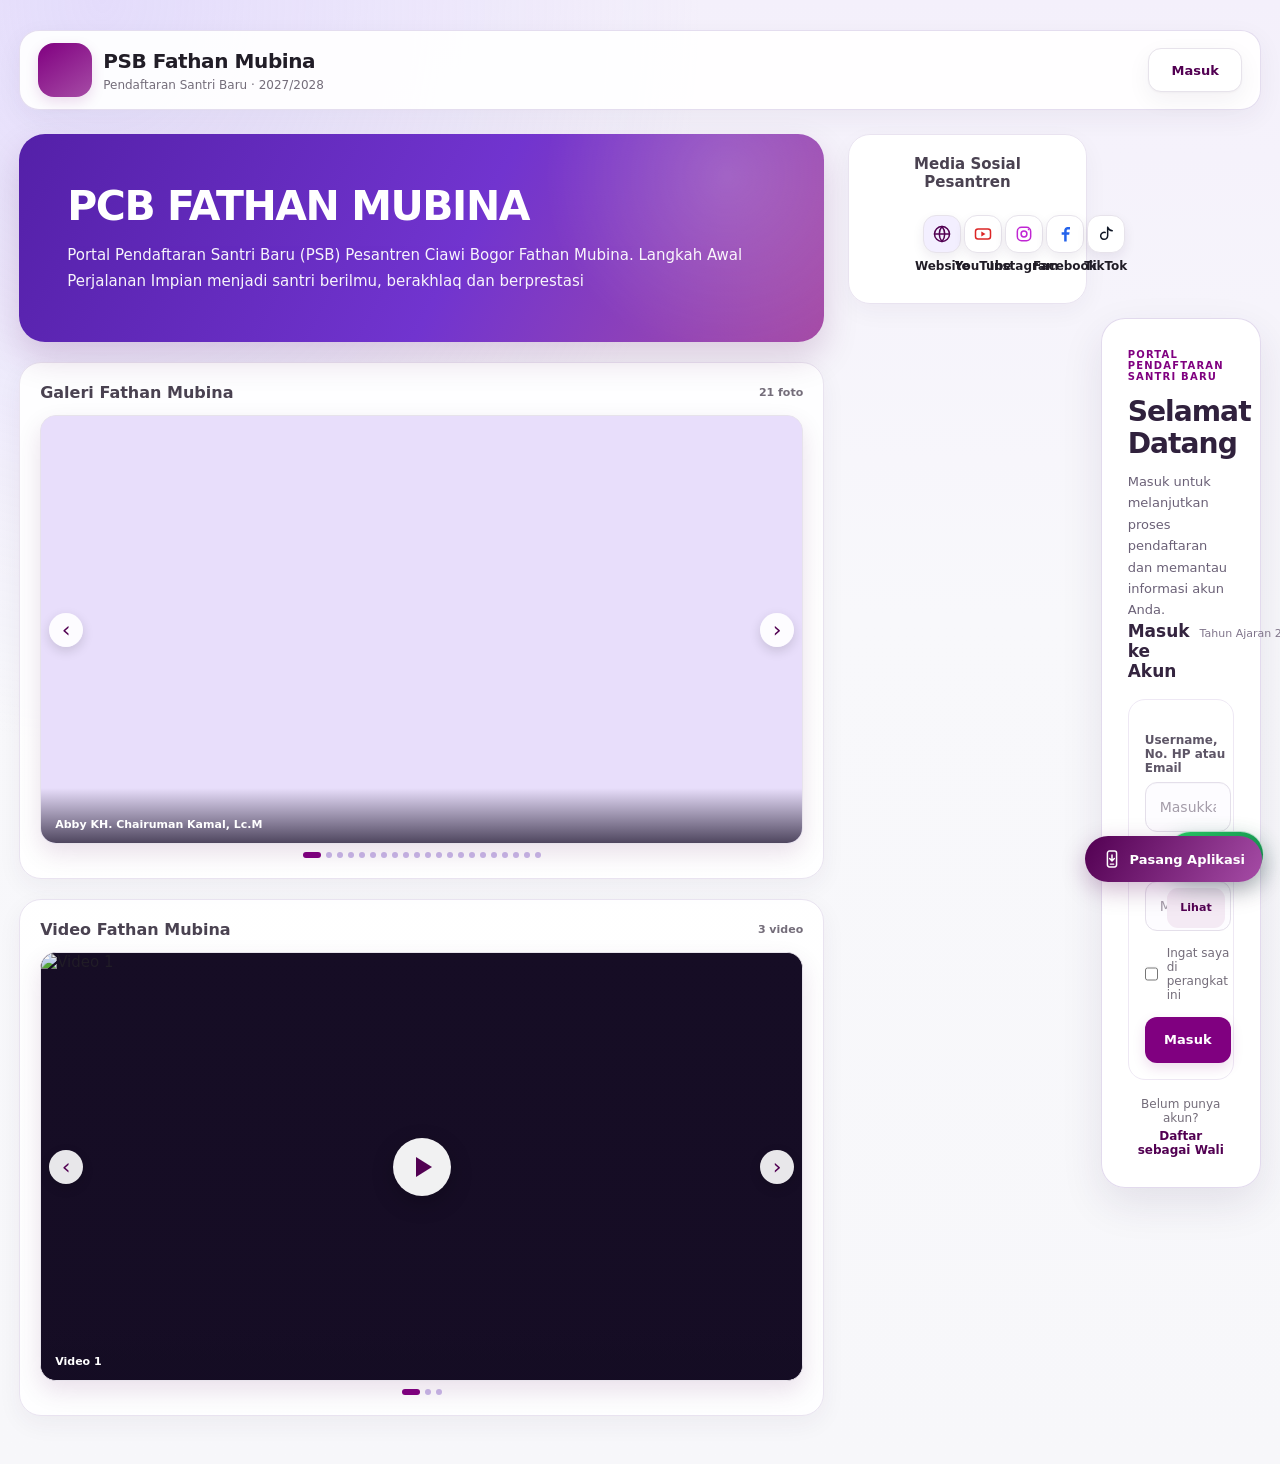
==== commit b84920eb: "Refresh PWA public landing assets" ====
--- a/frontend/index.html
+++ b/frontend/index.html
@@ -41,7 +41,7 @@
   </div>
 </section>
 <script src="./api-bridge.js?v=32.19.0"></script>
-<script src="./app.js?v=32.46.0"></script>
+<script src="./app.js?v=32.47.0"></script>
 <script>
 (function(){
   'use strict';
@@ -53,7 +53,7 @@
       window.location.reload();
     });
     window.addEventListener('load',function(){
-      navigator.serviceWorker.register('./sw.js?v=32.57.0',{updateViaCache:'none'})
+      navigator.serviceWorker.register('./sw.js?v=32.58.0',{updateViaCache:'none'})
         .then(function(reg){return reg.update().catch(function(e){console.warn('Service worker update:',e);});})
         .catch(function(e){console.warn('Service worker:',e);});
     });
--- a/frontend/styles.css
+++ b/frontend/styles.css
@@ -1042,14 +1042,20 @@
   }
 }
  
-/* Desktop social links sit beneath the inline login; mobile document flow remains unchanged. */
+/* Keep login and social links in one right-column group on desktop; preserve mobile flow. */
+.public-login-column{display:contents}
 @media (min-width: 900px) {
-  .public-social {
-    grid-column: 2;
-    grid-row: auto;
-    align-self: start;
-    margin-top: 0;
-  }
+  .public-login-column{
+    grid-area:login;
+    display:grid;
+    align-content:start;
+    gap:14px;
+    min-width:0;
+    position:sticky;
+    top:24px;
+  }
+  .public-login-panel{position:static}
+  .public-social{grid-column:auto;grid-row:auto;align-self:stretch;margin-top:0}
 }
 
 
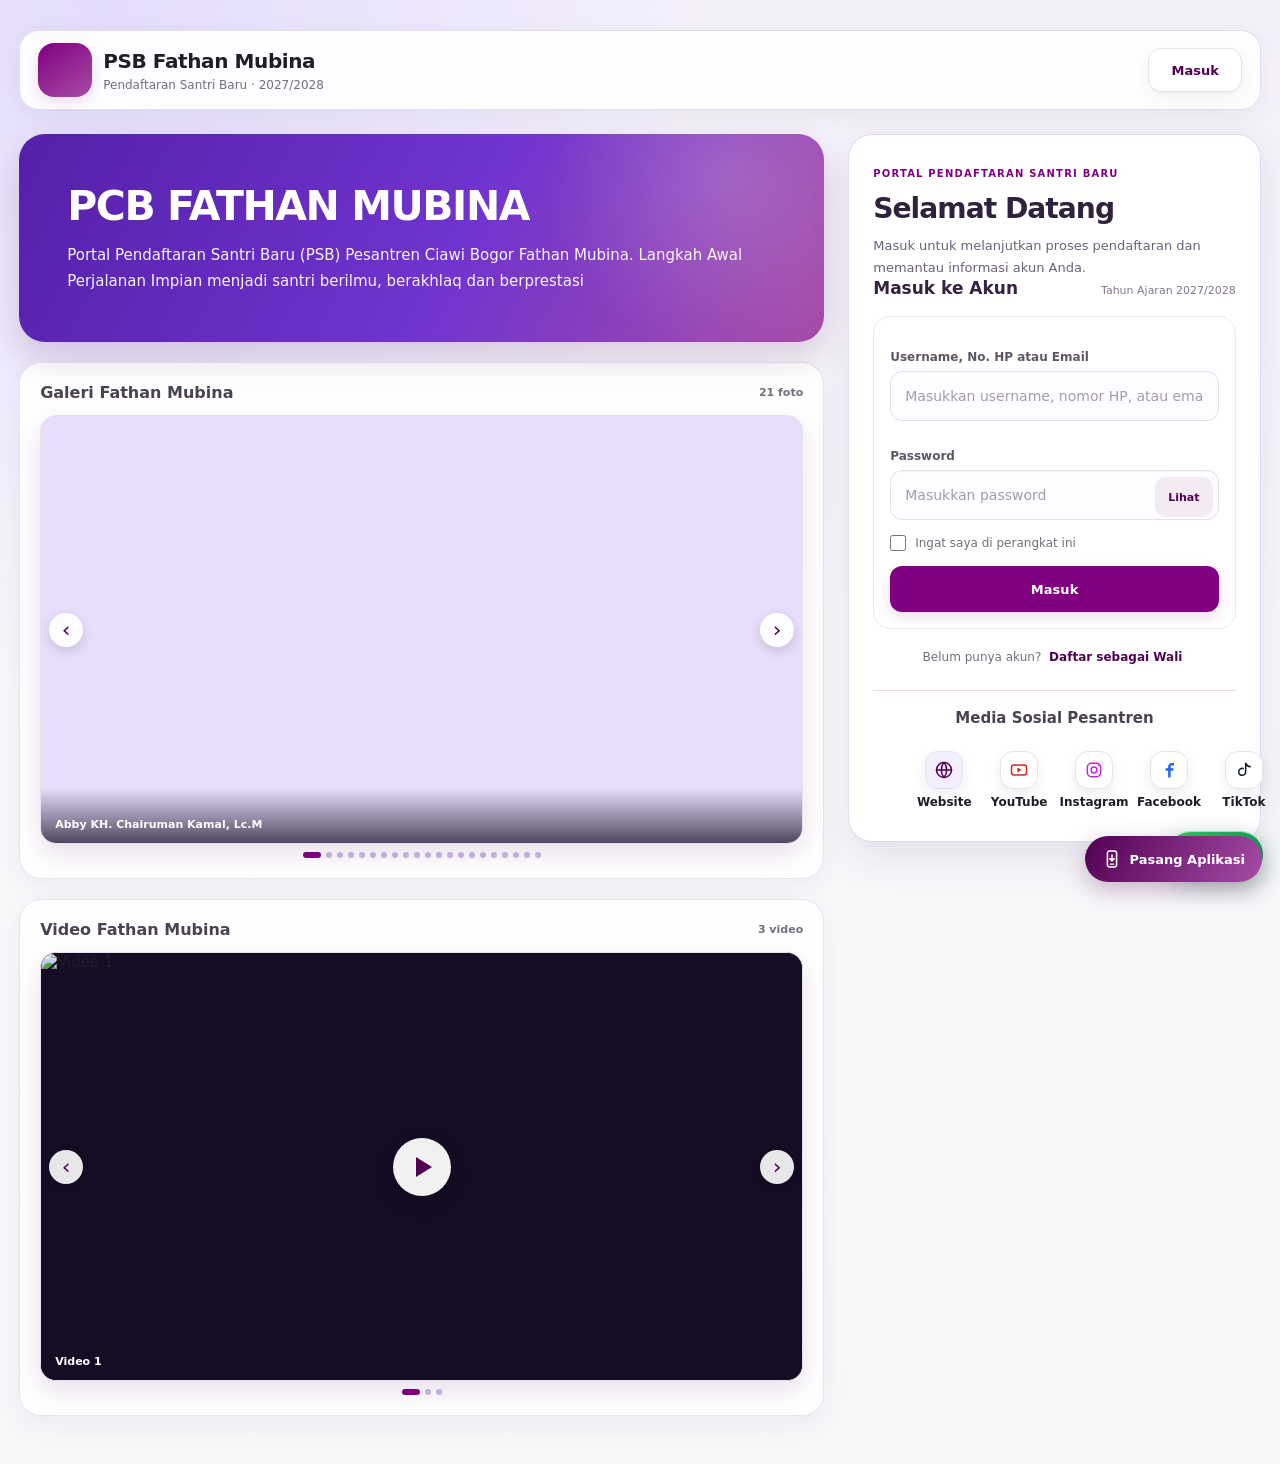
==== commit 7b5921b7: "Fix desktop login and social links as one shared card" ====
--- a/frontend/index.html
+++ b/frontend/index.html
@@ -9,7 +9,7 @@
 <meta name="apple-mobile-web-app-status-bar-style" content="default">
 <meta name="description" content="Sistem Penerimaan Santri Baru Pesantren Ciawi Bogor Fathan Mubina">
 <link rel="manifest" href="./manifest.webmanifest?v=32.19.0">
-<link rel="stylesheet" href="./styles.css?v=32.37.0">
+<link rel="stylesheet" href="./styles.css?v=32.38.0">
 <link rel="apple-touch-icon" sizes="256x256" href="./assets/logo-fathan-mubina.png?v=32.7.0">
 <link rel="icon" type="image/svg+xml" sizes="32x32" href="./icons/favicon-32.svg?v=32.7.0">
 <link rel="icon" type="image/svg+xml" sizes="48x48" href="./icons/favicon-48.svg?v=32.7.0">
@@ -41,7 +41,7 @@
   </div>
 </section>
 <script src="./api-bridge.js?v=32.19.0"></script>
-<script src="./app.js?v=32.47.0"></script>
+<script src="./app.js?v=32.48.0"></script>
 <script>
 (function(){
   'use strict';
--- a/frontend/styles.css
+++ b/frontend/styles.css
@@ -1127,3 +1127,45 @@
   background: rgba(244, 63, 94, .065) !important;
 }
 /* Keep form controls, login panels, dialogs, navigation, and floating UI opaque. */
+
+/* One shared desktop card for login and social links; mobile flow stays unchanged. */
+.public-login-column{display:contents}
+@media (min-width: 900px) {
+  .public-login-column{
+    grid-area:login;
+    display:flex;
+    flex-direction:column;
+    align-items:stretch;
+    gap:0;
+    min-width:0;
+    position:sticky;
+    top:24px;
+    padding:28px 24px 22px;
+    border:1px solid rgba(225,216,237,.95);
+    border-radius:24px;
+    background:rgba(255,255,255,.97);
+    box-shadow:0 16px 42px rgba(47,33,75,.10);
+  }
+  .public-login-panel{
+    display:block;
+    position:static;
+    top:auto;
+    padding:0;
+    border:0;
+    border-radius:0;
+    background:transparent;
+    box-shadow:none;
+  }
+  .public-social{
+    grid-column:auto;
+    grid-row:auto;
+    align-self:stretch;
+    margin:22px 0 0;
+    padding:18px 0 0;
+    border:0;
+    border-top:1px solid rgba(128,0,128,.16);
+    border-radius:0;
+    background:transparent;
+    box-shadow:none;
+  }
+}
